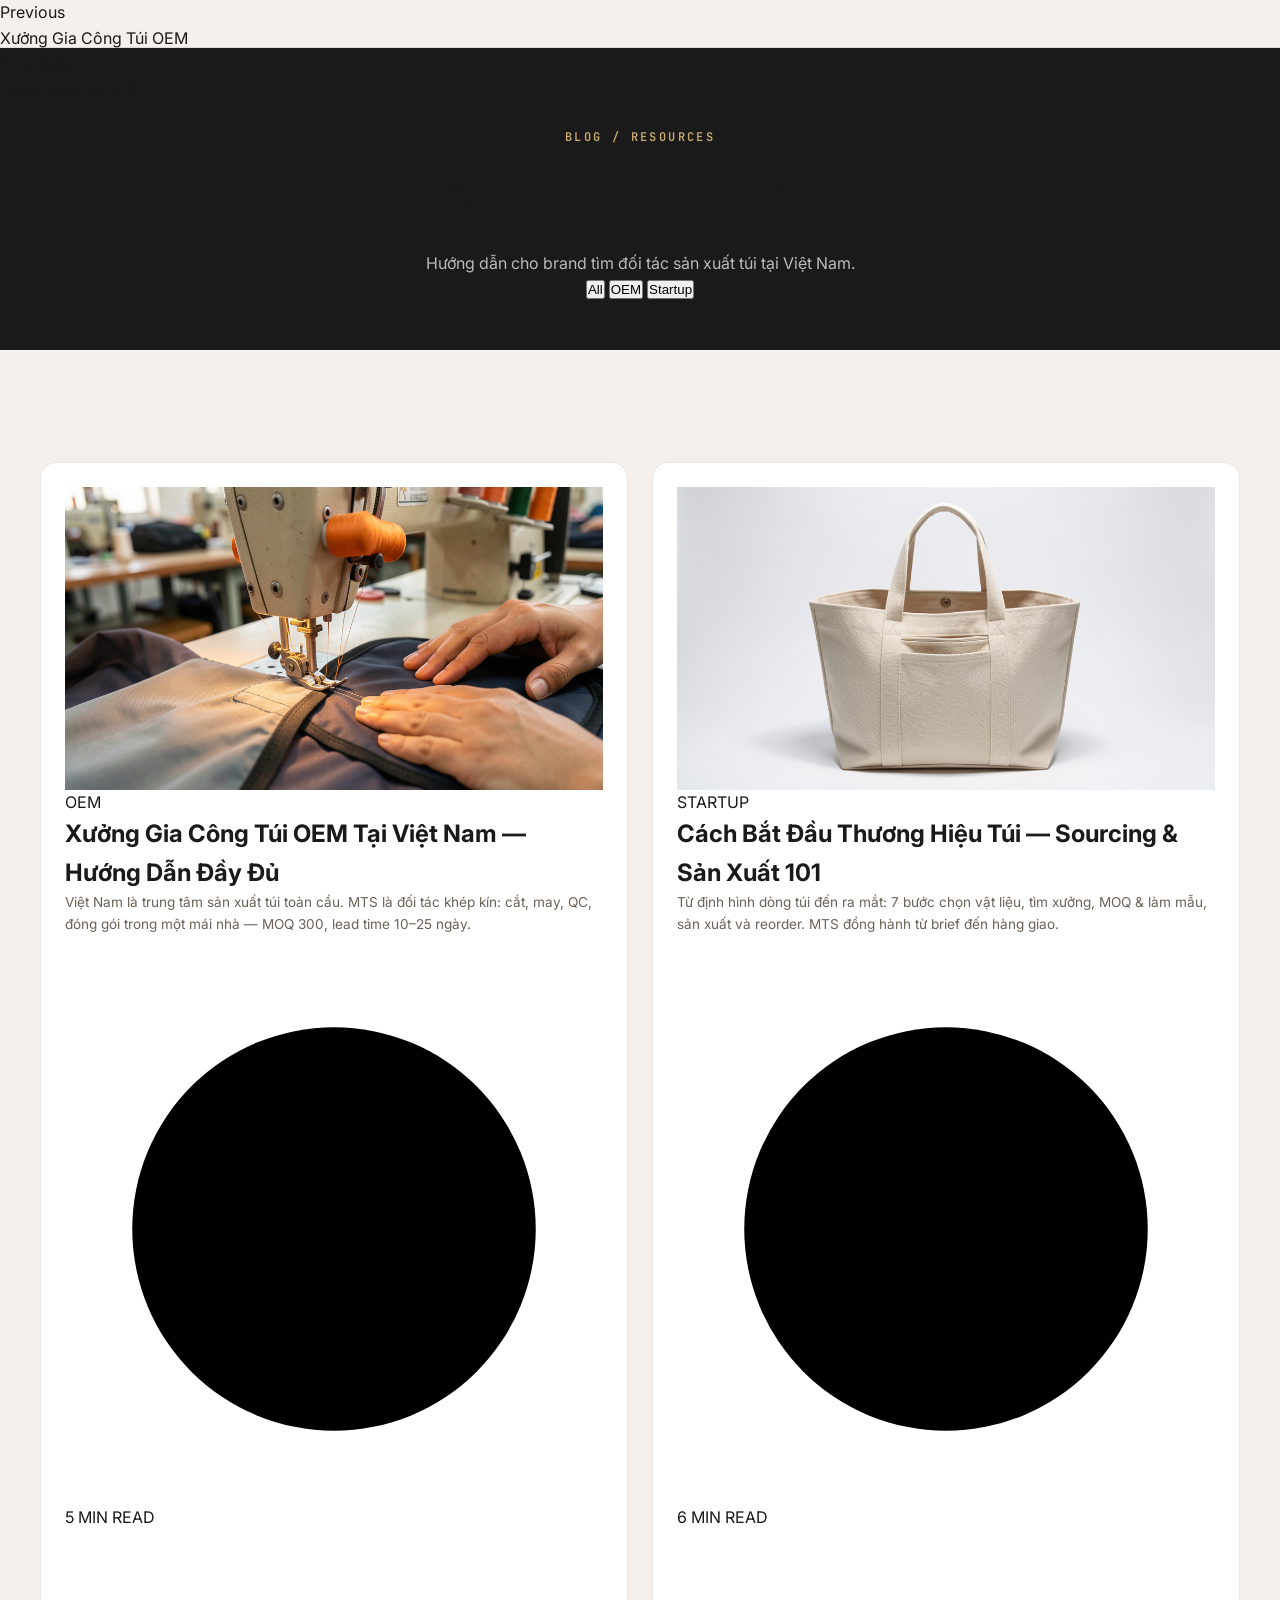
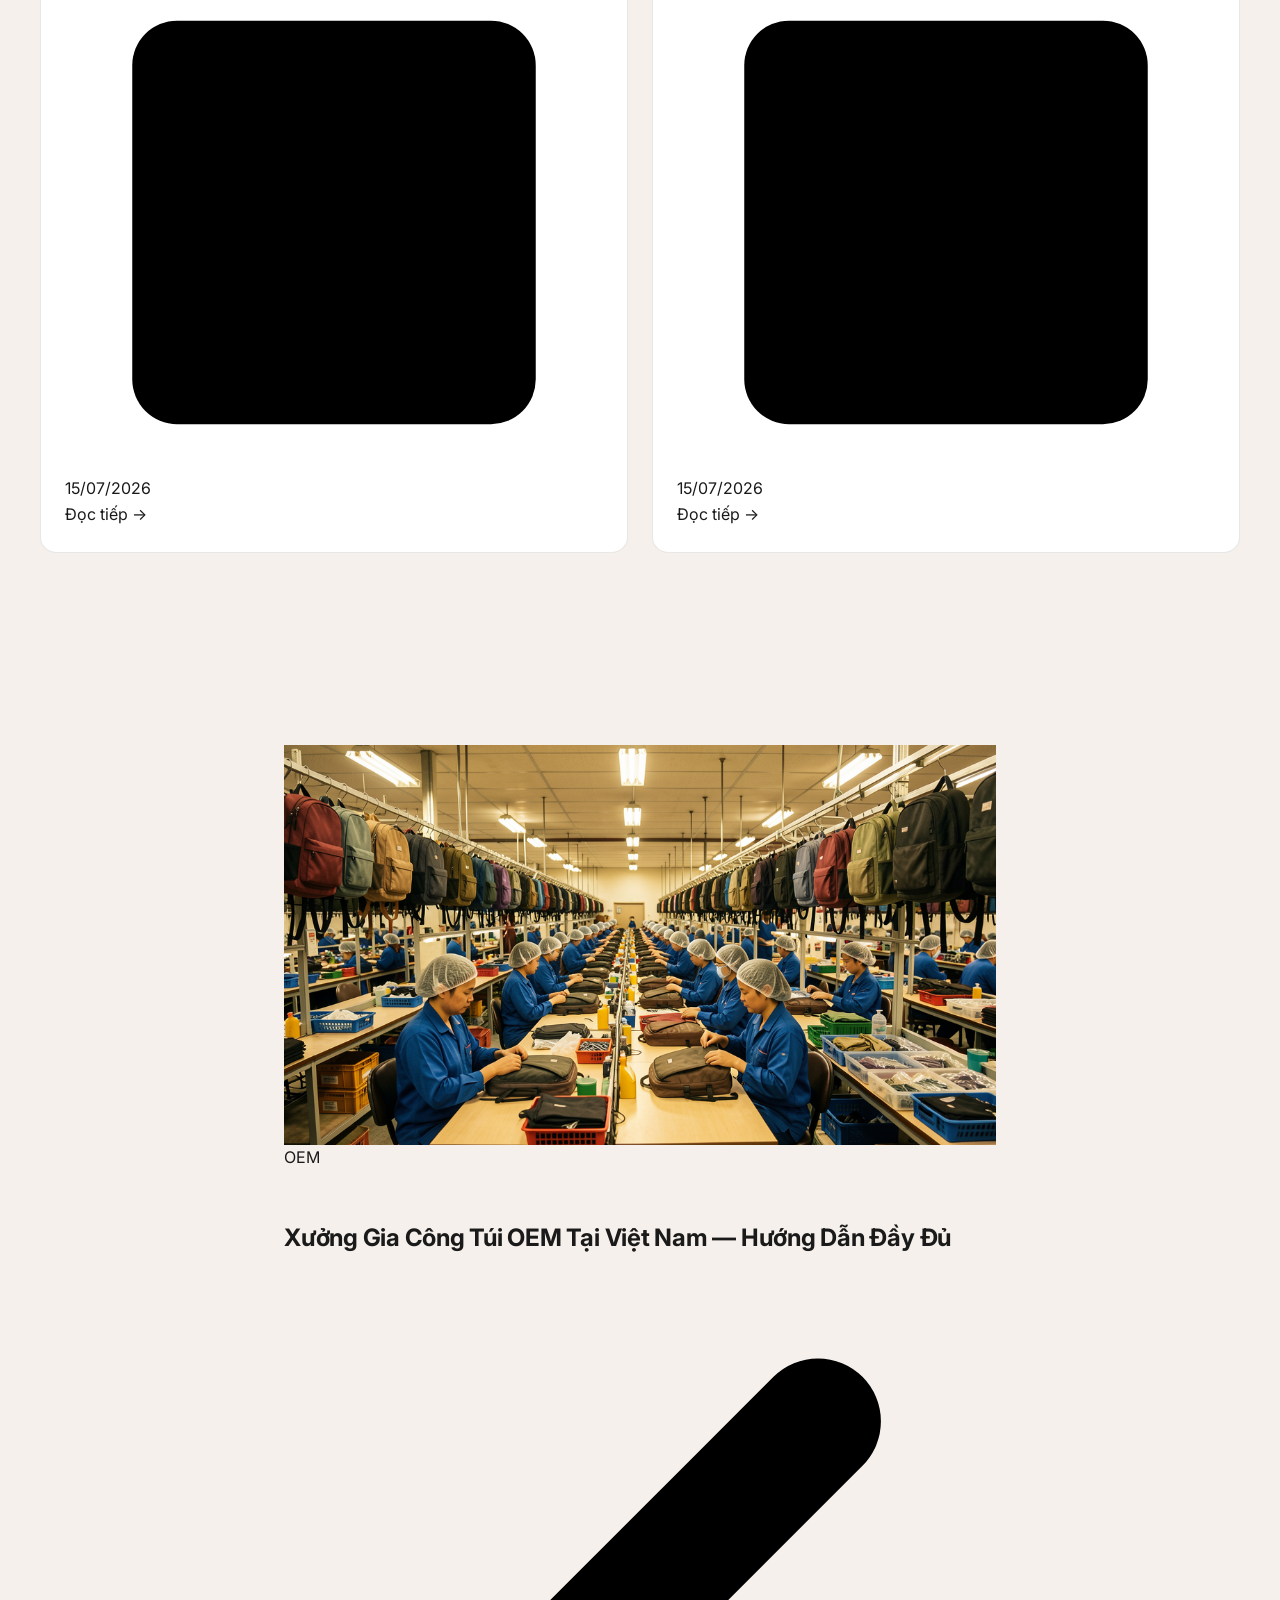
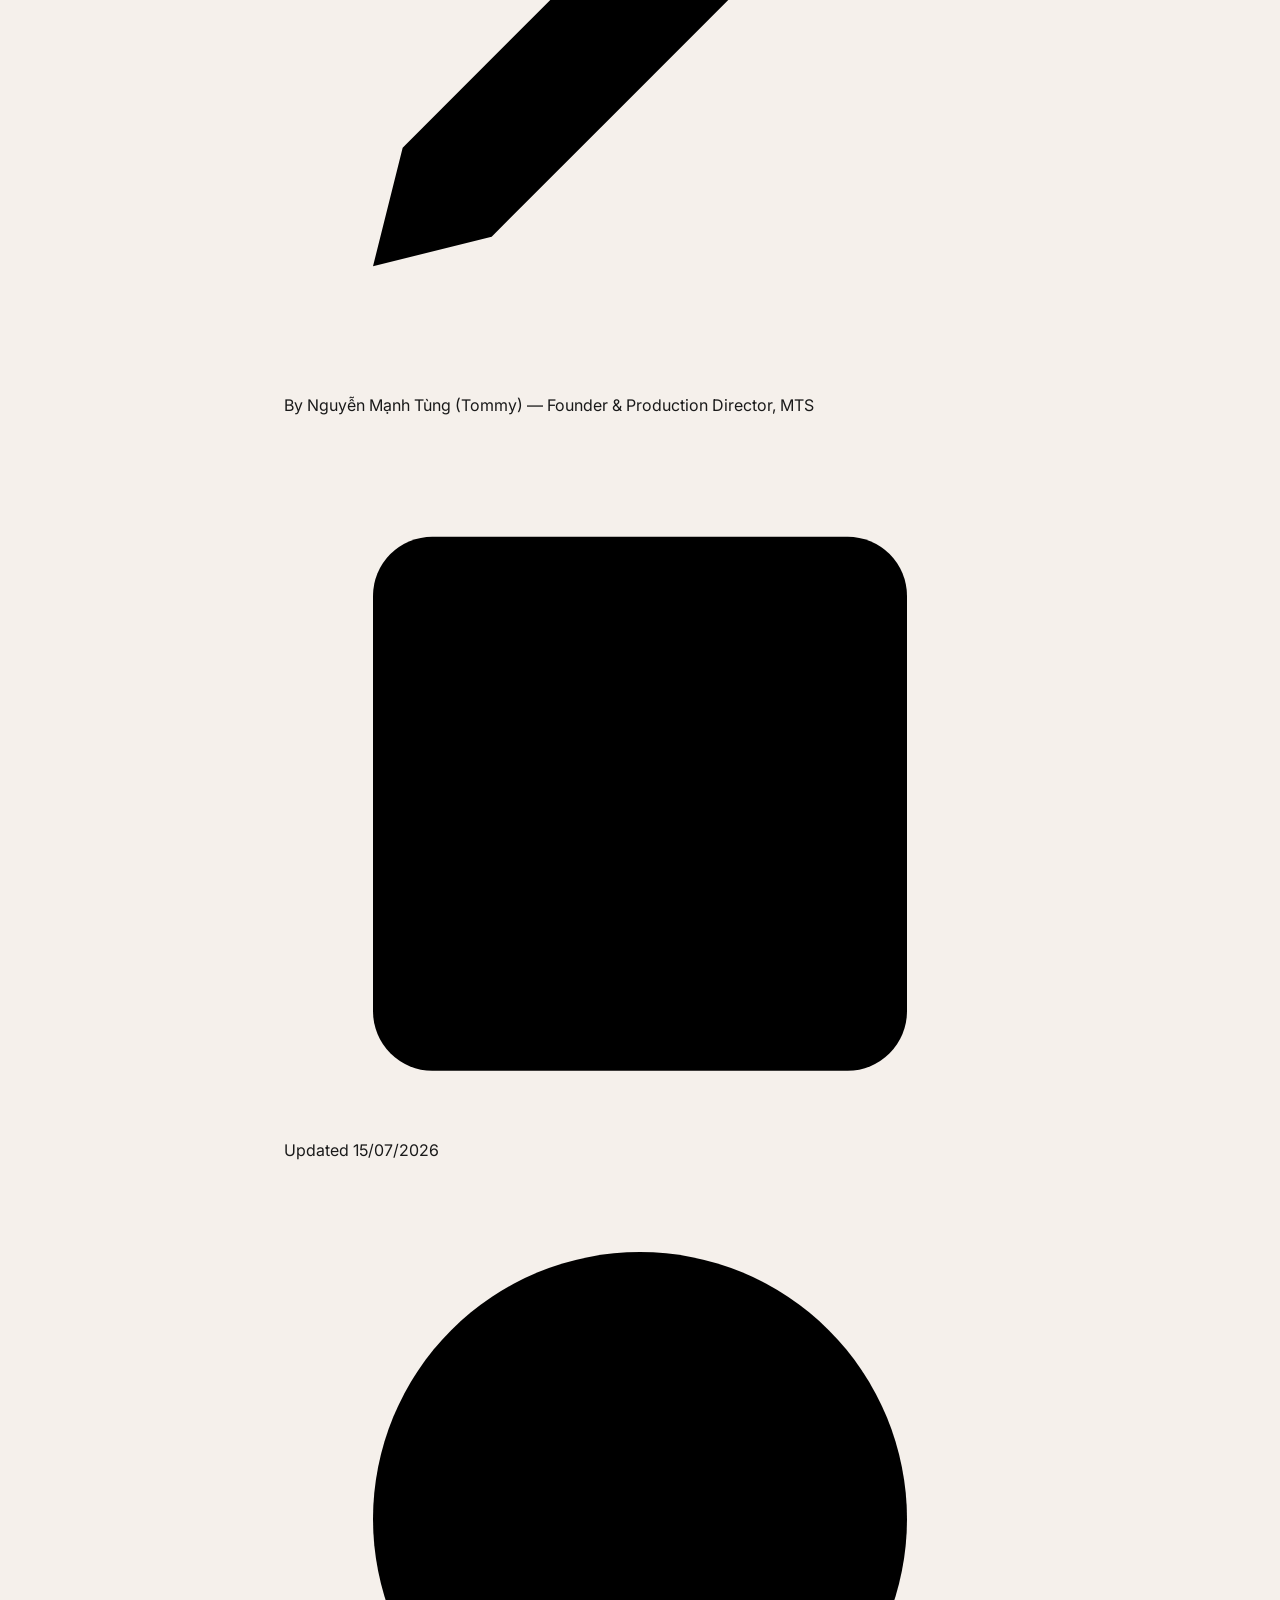
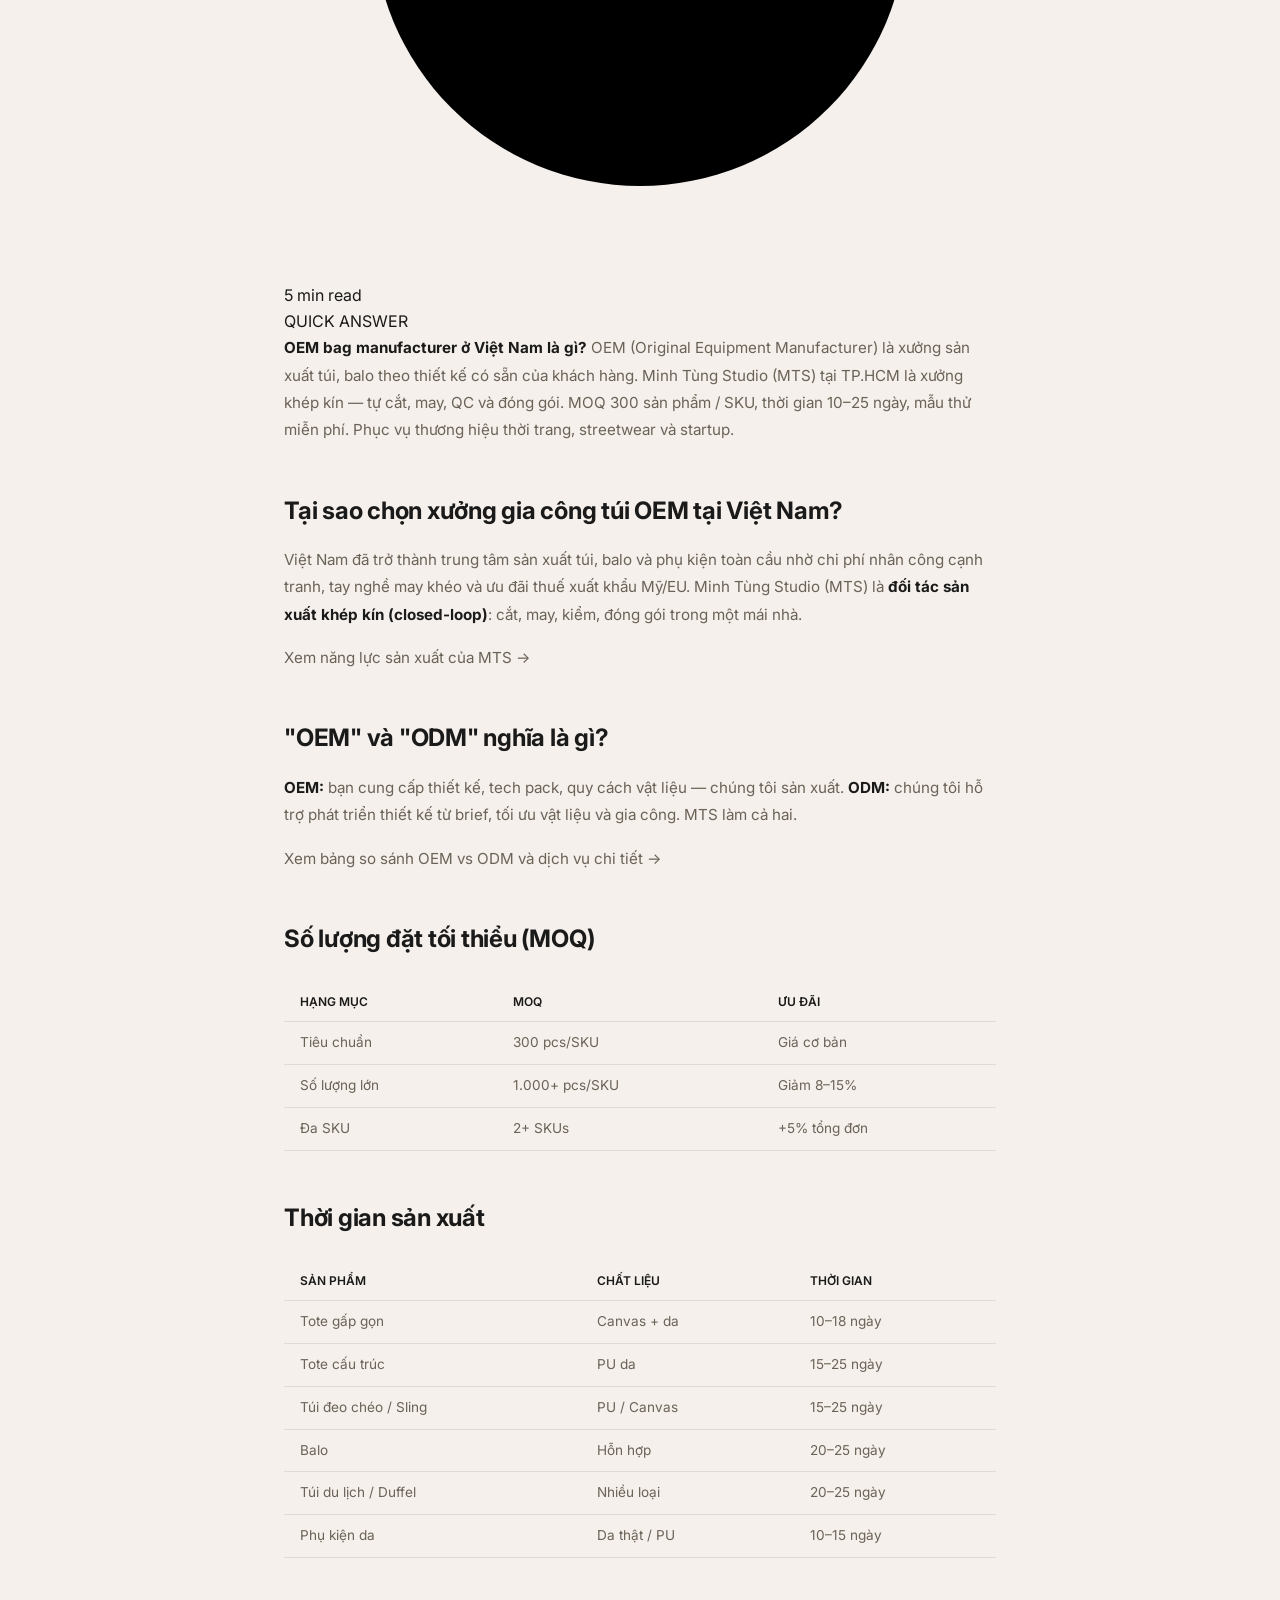
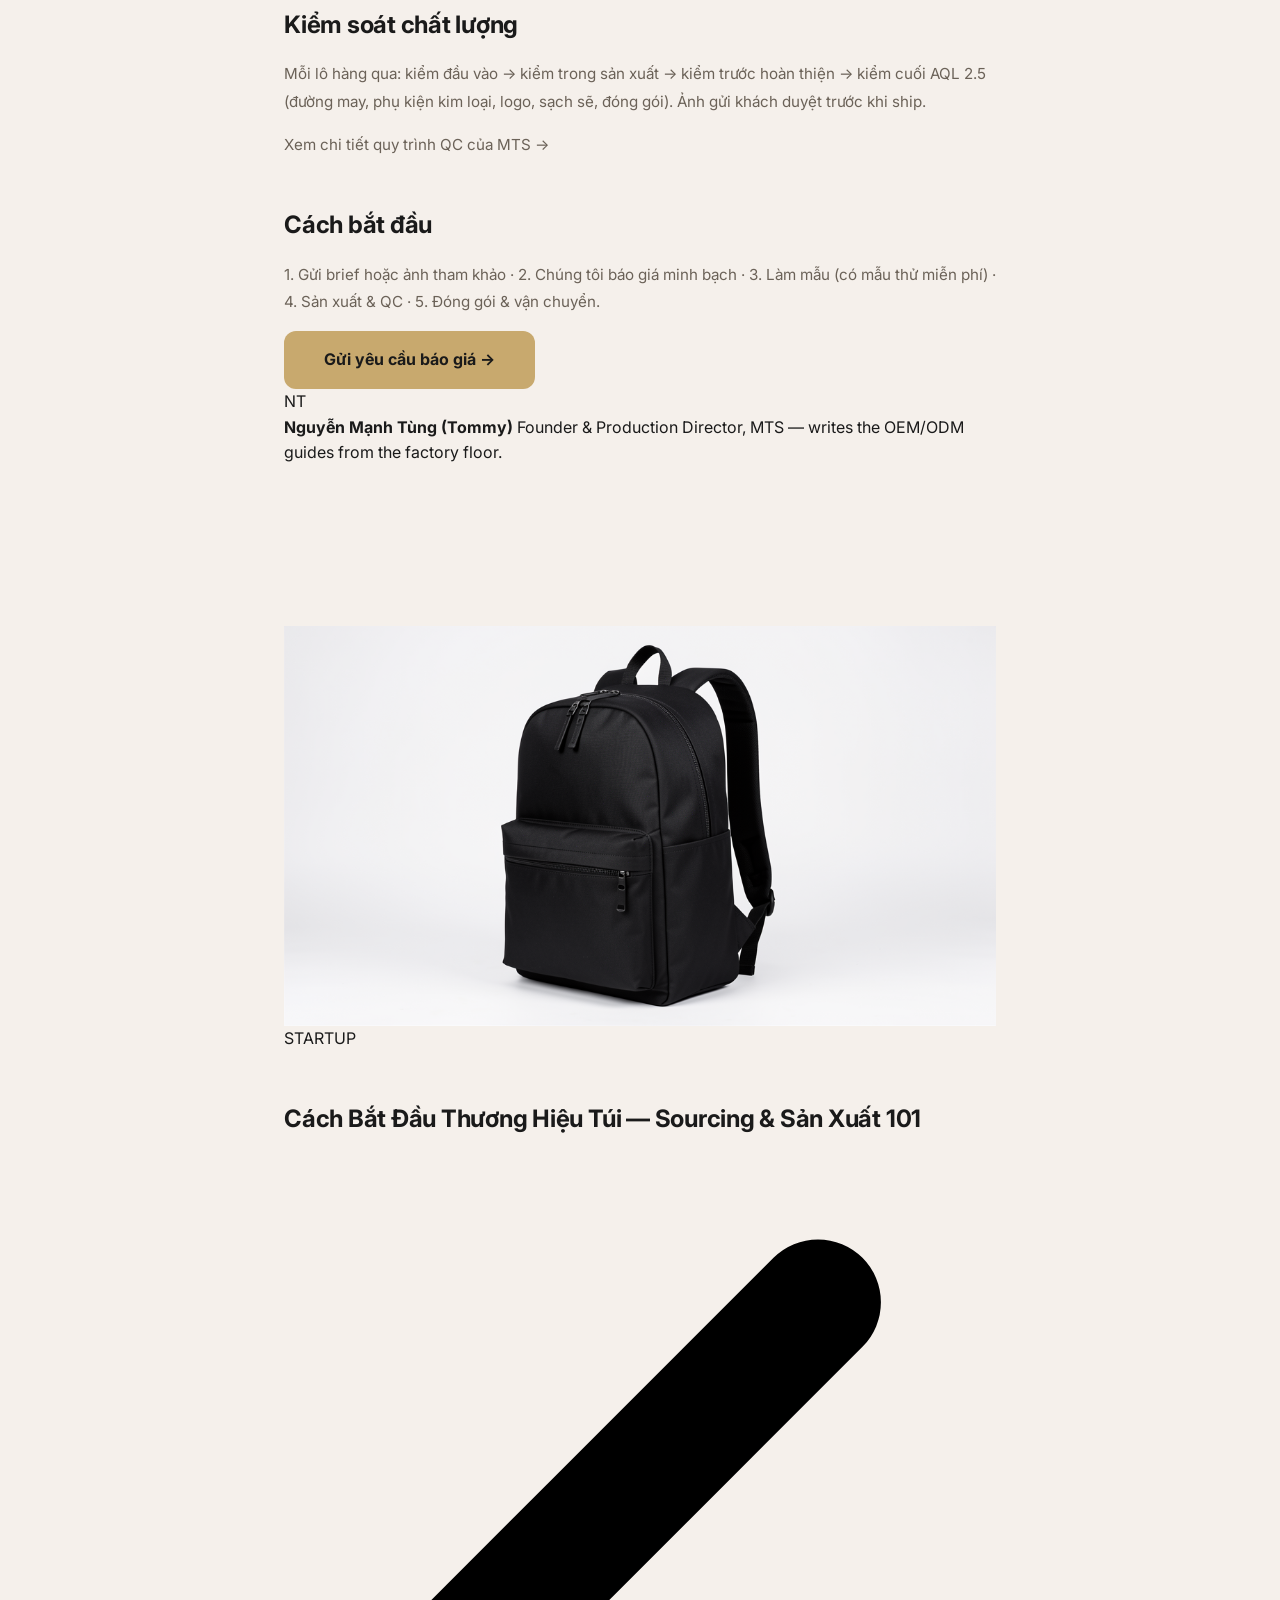
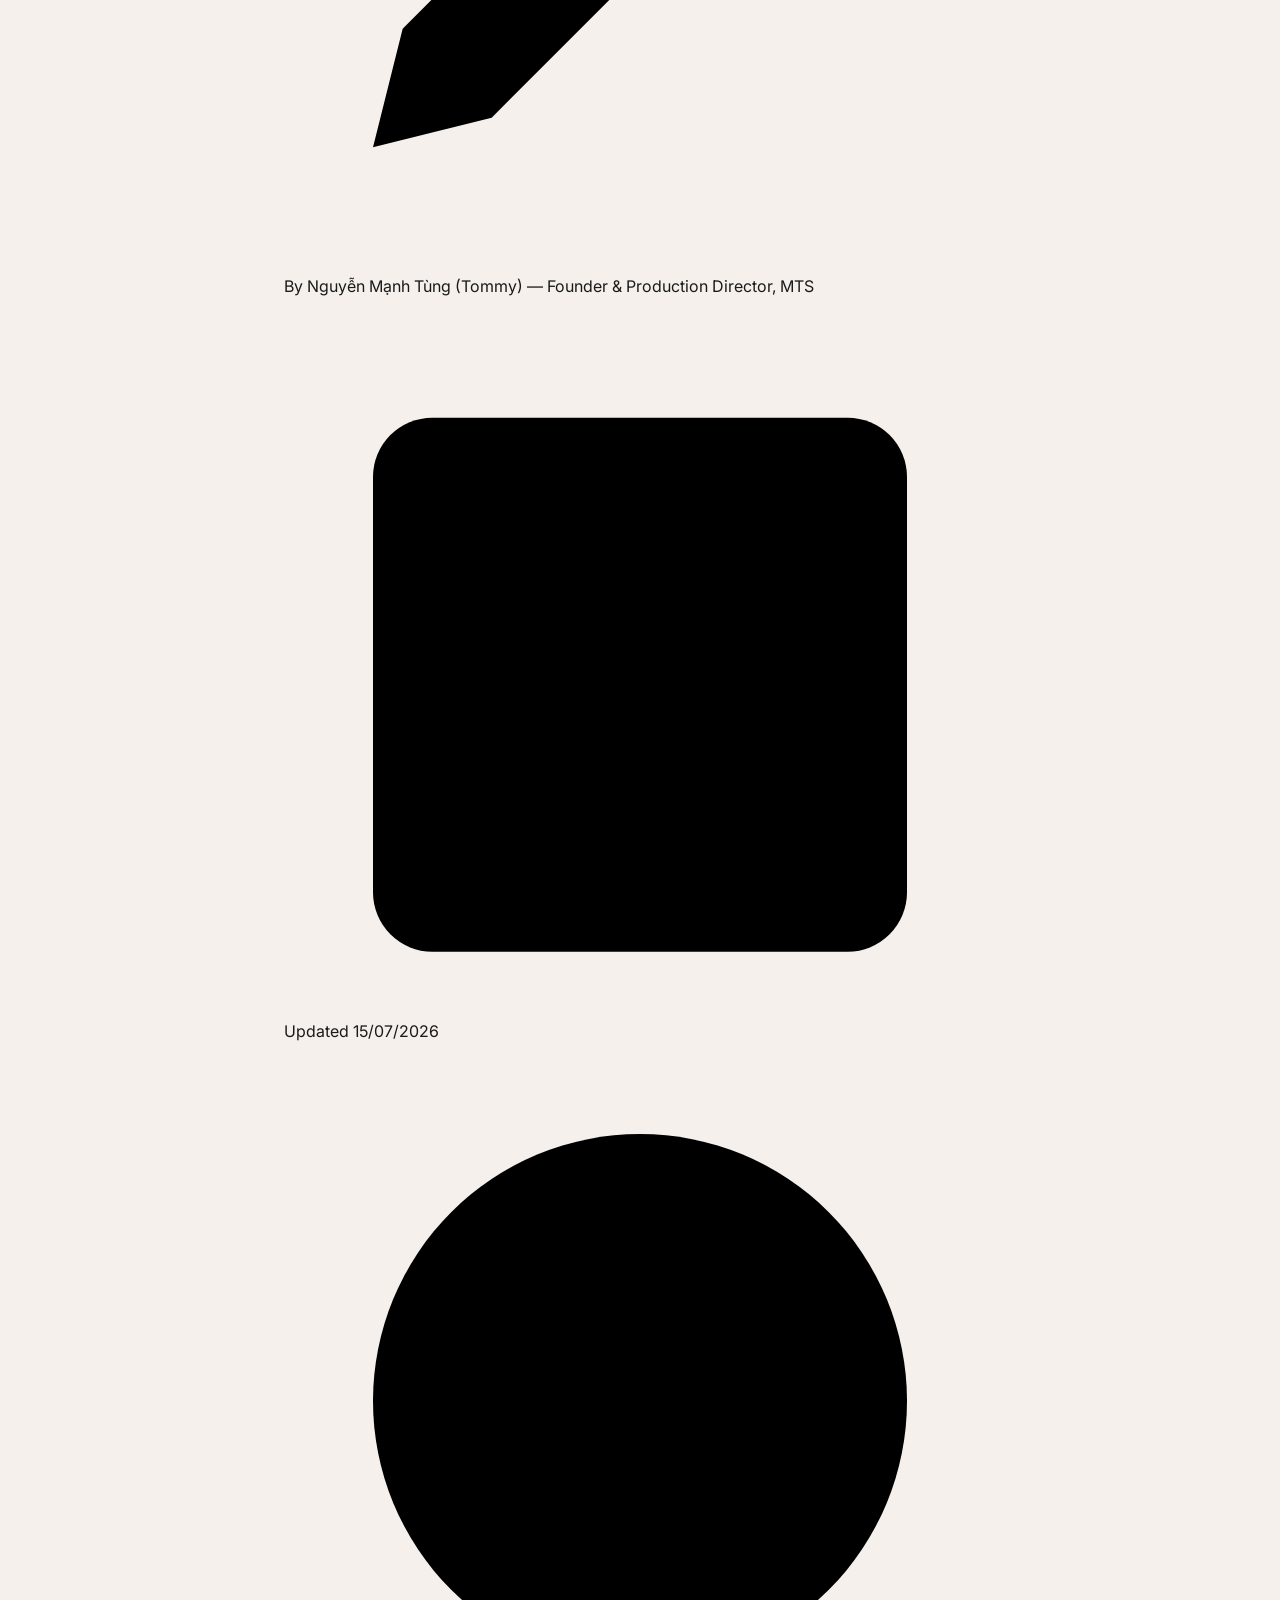
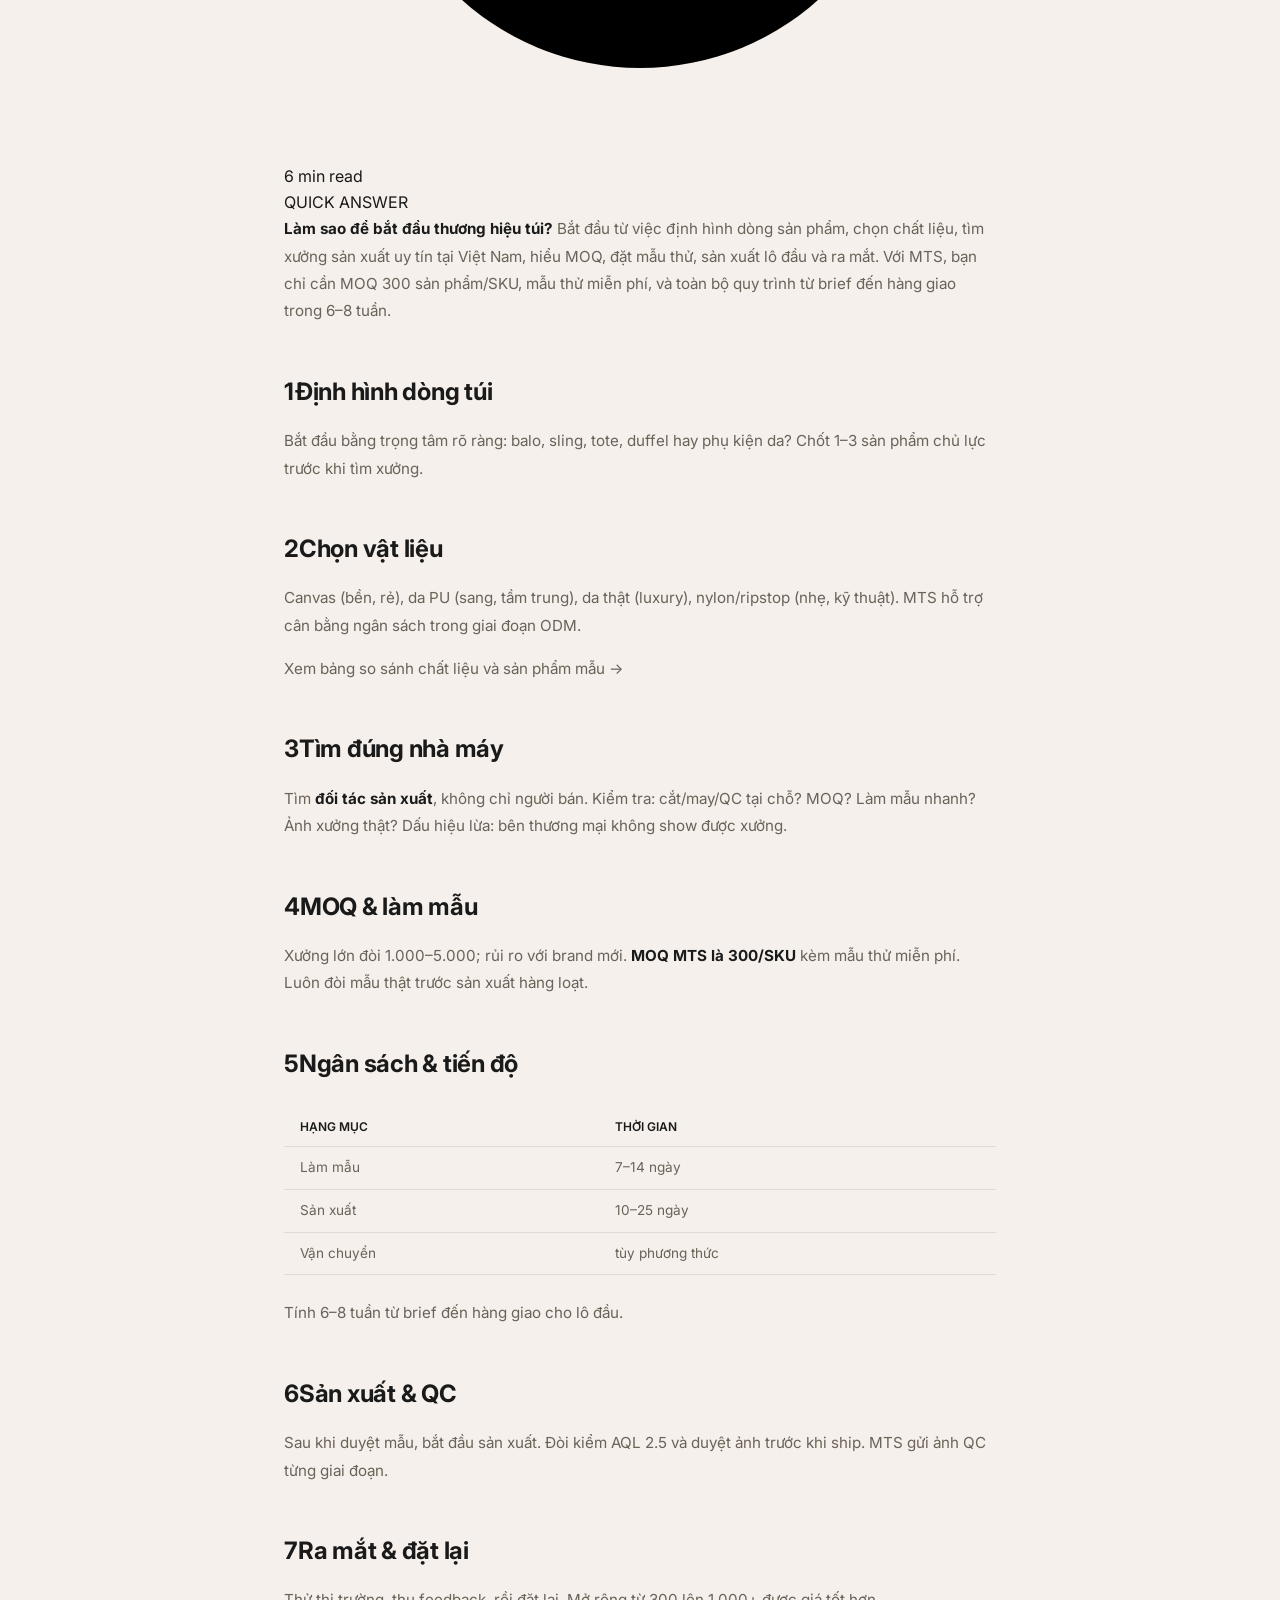
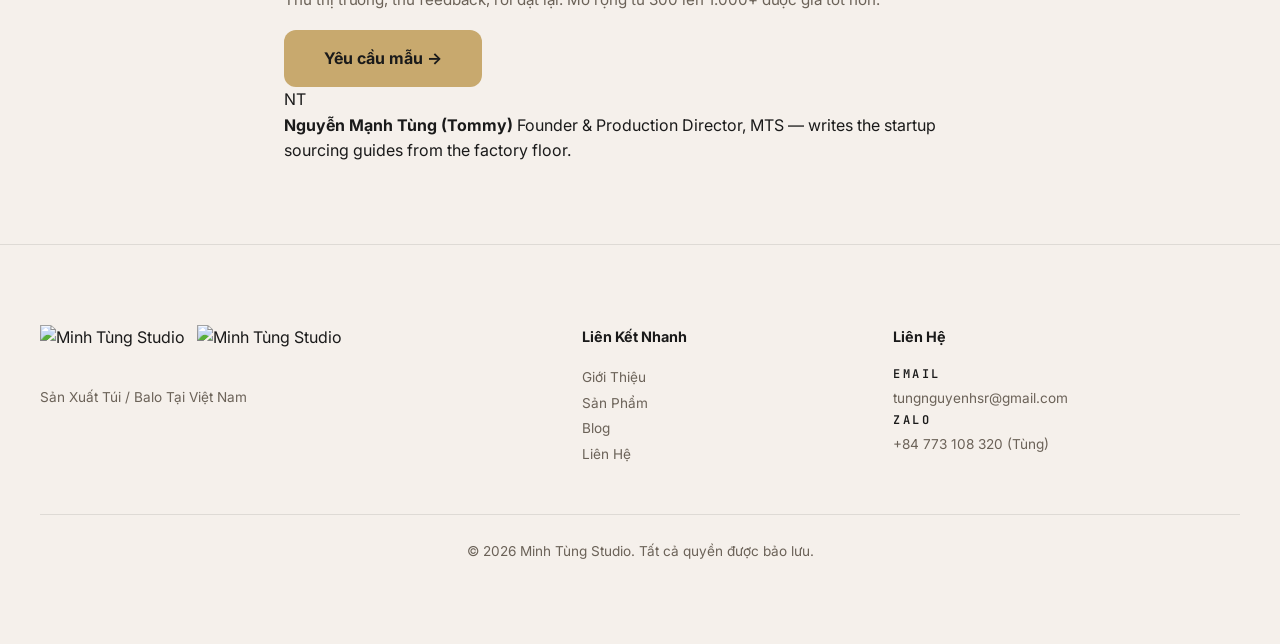
==== blog.html @ dd8080dd "nav: remove CTA buttons + blog link from blog nav, remove CTA from homepage nav" ====
<!DOCTYPE html>
<html lang="vi">
<head>
<meta charset="UTF-8">
<meta name="viewport" content="width=device-width, initial-scale=1.0">
<script>
  document.documentElement.className += ' js';
  try {
    var t = localStorage.getItem('mts-theme');
    if (t === 'dark') document.documentElement.classList.add('theme-dark');
    else if (t === 'light') document.documentElement.classList.add('theme-light');
  } catch(e) {}
</script>
<title>Blog — Minh Tùng Studio | OEM Bag Manufacturer Vietnam</title>
<meta name="description" content="Guides for brands sourcing bag manufacturing in Vietnam: OEM/ODM, MOQ, lead time, and how to start a bag brand. By Minh Tùng Studio.">
<link rel="canonical" href="https://mts-bag.vercel.app/blog.html">
<meta property="og:title" content="Blog — Minh Tùng Studio">
<meta property="og:description" content="Guides for brands sourcing bag manufacturing in Vietnam.">
<meta property="og:type" content="website">
<meta property="og:url" content="https://mts-bag.vercel.app/blog.html">
<link rel="icon" type="image/svg+xml" href="assets/favicon.svg">
<link rel="apple-touch-icon" href="assets/favicon.svg">
<link href="https://fonts.googleapis.com/css2?family=Inter:wght@400;500;600;700;800&family=JetBrains+Mono:wght@400;600&display=swap" rel="stylesheet">
<link rel="stylesheet" href="assets/mts.css?v=20260715b">

<script type="application/ld+json">
{
  "@context": "https://schema.org",
  "@graph": [
    {
      "@type": "BlogPosting",
      "@id": "https://mts-bag.vercel.app/blog.html#oem-guide",
      "headline": "OEM Bag Manufacturer Vietnam — Full Guide (MOQ, Lead Time, Cost)",
      "alternativeHeadline": "Xưởng Gia Công Túi OEM Tại Việt Nam — Hướng Dẫn Đầy Đủ",
      "description": "Complete guide to OEM bag manufacturing in Vietnam. Covers MOQ 300, lead times 10-25 days, OEM vs ODM, AQL 2.5 quality control, and how to start.",
      "author": {
        "@type": "Person",
        "name": "Nguyễn Mạnh Tùng (Tommy)",
        "jobTitle": "Founder & Production Director",
        "knowsAbout": "OEM Bag Manufacturing, ODM, Leather Goods Production"
      },
      "publisher": {
        "@id": "https://mtsbag.vercel.app/#organization"
      },
      "image": "https://mts-bag.vercel.app/images/og-image.png",
      "datePublished": "2025-06-15",
      "dateModified": "2026-07-15",
      "mainEntityOfPage": {
        "@type": "WebPage",
        "@id": "https://mts-bag.vercel.app/blog.html#oem-guide"
      },
      "inLanguage": ["vi", "en"],
      "isAccessibleForFree": true
    },
    {
      "@type": "BlogPosting",
      "@id": "https://mts-bag.vercel.app/blog.html#start-brand",
      "headline": "How to Start a Bag Brand — Sourcing & Manufacturing 101",
      "alternativeHeadline": "Cách Bắt Đầu Thương Hiệu Túi — Sourcing & Sản Xuất 101",
      "description": "7-step guide for starting a bag brand: define your line, choose materials, find the right factory, understand MOQ, sampling, production, and launch.",
      "author": {
        "@type": "Person",
        "name": "Nguyễn Mạnh Tùng (Tommy)",
        "jobTitle": "Founder & Production Director",
        "knowsAbout": "OEM Bag Manufacturing, ODM, Leather Goods Production"
      },
      "publisher": {
        "@id": "https://mtsbag.vercel.app/#organization"
      },
      "image": "https://mts-bag.vercel.app/images/og-image.png",
      "datePublished": "2025-08-20",
      "dateModified": "2026-07-15",
      "mainEntityOfPage": {
        "@type": "WebPage",
        "@id": "https://mts-bag.vercel.app/blog.html#start-brand"
      },
      "inLanguage": ["vi", "en"],
      "isAccessibleForFree": true
    }
  ]
}
</script>
</head>
<body>

<!-- ===== NAVIGATION ===== -->
<nav>
  <div class="nav-inner">
    <a href="index.html#hero" class="nav-logo" aria-label="Minh Tùng Studio — Home">
      <img src="assets/mts-logo-dark.svg" alt="Minh Tùng Studio" class="nav-logo-img logo-light">
      <img src="assets/mts-logo-light.svg" alt="Minh Tùng Studio" class="nav-logo-img logo-dark">
    </a>
    <input type="checkbox" id="menu-toggle" hidden>
    <label for="menu-toggle" class="hamburger" aria-label="Toggle navigation menu"><span></span><span></span><span></span></label>
    <div class="nav-links">
      <a href="index.html#about" lang="vi">Giới Thiệu</a>
      <a href="index.html#about" lang="en">About</a>
      <a href="index.html#factory" lang="vi">Nhà Máy</a>
      <a href="index.html#factory" lang="en">Facility</a>
      <a href="index.html#services" lang="vi">Dịch Vụ</a>
      <a href="index.html#services" lang="en">Services</a>
      <a href="index.html#products" lang="vi">Sản Phẩm</a>
      <a href="index.html#products" lang="en">Products</a>
      <a href="index.html#quality" lang="vi">Chất Lượng</a>
      <a href="index.html#quality" lang="en">Quality</a>
      <a href="index.html#contact" lang="vi">Liên Hệ</a>
      <a href="index.html#contact" lang="en">Contact</a>
      <div class="nav-actions">
        <button class="theme-toggle" id="themeToggle" type="button" aria-label="Toggle theme"><svg viewBox="0 0 24 24" fill="none" stroke="currentColor" stroke-width="1.8" stroke-linecap="round" stroke-linejoin="round"><path d="M21 12.8A9 9 0 1 1 11.2 3a7 7 0 0 0 9.8 9.8z"/></svg></button>
        <button class="lang-toggle" id="langToggle" type="button" aria-label="Toggle language">EN <span class="globe"></span></button>
      </div>
    </div>
  </div>
</nav>

<!-- ===== BLOG MASTHEAD ===== -->
<section id="blog-hero" class="blog-hero" data-od-id="blog-masthead">
  <div class="section-inner reveal">
    <span class="mono-label">BLOG / RESOURCES</span>
    <h1 class="section-title" lang="vi">Kiến Thức Sản Xuất Túi</h1>
    <h1 class="section-title" lang="en">Bag Manufacturing Insights</h1>
    <p class="section-sub" lang="vi">Hướng dẫn cho brand tìm đối tác sản xuất túi tại Việt Nam.</p>
    <p class="section-sub" lang="en">Guides for brands sourcing bag manufacturing in Vietnam.</p>
    <div class="blog-chips">
      <button class="blog-chip is-active" type="button" data-filter="all">All</button>
      <button class="blog-chip" type="button" data-filter="oem">OEM</button>
      <button class="blog-chip" type="button" data-filter="startup">Startup</button>
    </div>
  </div>
</section>

<!-- ===== ARTICLE INDEX ===== -->
<section id="blog">
  <div class="section-inner reveal">
    <div class="blog-grid">

      <article class="blog-card" data-cat="oem" data-od-id="blog-card-oem">
        <a href="#oem-guide" class="blog-card-media" aria-label="OEM Bag Manufacturer Vietnam">
          <img src="images/factory-sewing-station.png" alt="MTS factory sewing station" loading="lazy">
        </a>
        <div class="blog-card-body">
          <span class="blog-card-cat">OEM</span>
          <h2 class="blog-card-title" lang="vi">Xưởng Gia Công Túi OEM Tại Việt Nam — Hướng Dẫn Đầy Đủ</h2>
          <h2 class="blog-card-title" lang="en">OEM Bag Manufacturer Vietnam — Full Guide</h2>
          <p class="blog-card-excerpt" lang="vi">Việt Nam là trung tâm sản xuất túi toàn cầu. MTS là đối tác khép kín: cắt, may, QC, đóng gói trong một mái nhà — MOQ 300, lead time 10–25 ngày.</p>
          <p class="blog-card-excerpt" lang="en">Vietnam is a global hub for bag manufacturing. MTS is a closed-loop partner — cut, sew, QC, pack in-house. MOQ 300, lead time 10–25 days.</p>
          <div class="blog-card-meta">
            <span class="meta-item"><svg class="meta-icon" viewBox="0 0 24 24"><circle cx="12" cy="12" r="9"/><path d="M12 7v5l3 2"/></svg>5 MIN READ</span>
            <span class="meta-item"><svg class="meta-icon" viewBox="0 0 24 24"><rect x="3" y="4" width="18" height="18" rx="2"/><path d="M16 2v4M8 2v4M3 10h18"/></svg>15/07/2026</span>
          </div>
          <a href="#oem-guide" class="blog-inline-link" lang="vi">Đọc tiếp →</a>
          <a href="#oem-guide" class="blog-inline-link" lang="en">Read more →</a>
        </div>
      </article>

      <article class="blog-card" data-cat="startup" data-od-id="blog-card-start">
        <a href="#start-brand" class="blog-card-media" aria-label="How to Start a Bag Brand">
          <img src="images/product-tote-bag.png" alt="MTS tote bag product" loading="lazy">
        </a>
        <div class="blog-card-body">
          <span class="blog-card-cat">STARTUP</span>
          <h2 class="blog-card-title" lang="vi">Cách Bắt Đầu Thương Hiệu Túi — Sourcing & Sản Xuất 101</h2>
          <h2 class="blog-card-title" lang="en">How to Start a Bag Brand — Sourcing & Manufacturing 101</h2>
          <p class="blog-card-excerpt" lang="vi">Từ định hình dòng túi đến ra mắt: 7 bước chọn vật liệu, tìm xưởng, MOQ & làm mẫu, sản xuất và reorder. MTS đồng hành từ brief đến hàng giao.</p>
          <p class="blog-card-excerpt" lang="en">From defining your line to launch: 7 steps for materials, finding a factory, MOQ & sampling, production and reorder. MTS takes you from brief to delivery.</p>
          <div class="blog-card-meta">
            <span class="meta-item"><svg class="meta-icon" viewBox="0 0 24 24"><circle cx="12" cy="12" r="9"/><path d="M12 7v5l3 2"/></svg>6 MIN READ</span>
            <span class="meta-item"><svg class="meta-icon" viewBox="0 0 24 24"><rect x="3" y="4" width="18" height="18" rx="2"/><path d="M16 2v4M8 2v4M3 10h18"/></svg>15/07/2026</span>
          </div>
          <a href="#start-brand" class="blog-inline-link" lang="vi">Đọc tiếp →</a>
          <a href="#start-brand" class="blog-inline-link" lang="en">Read more →</a>
        </div>
      </article>

    </div>
  </div>
</section>

<!-- ===== POST 1 ===== -->
<section id="oem-guide" class="blog-post">
  <div class="section-inner reveal">
    <figure class="blog-cover" data-od-id="oem-cover"><img src="images/factory-assembly-line.png" alt="MTS factory assembly line" loading="lazy"></figure>
    <span class="blog-card-cat">OEM</span>
    <h2 class="blog-post-title" lang="vi">Xưởng Gia Công Túi OEM Tại Việt Nam — Hướng Dẫn Đầy Đủ</h2>
    <h2 class="blog-post-title" lang="en">OEM Bag Manufacturer Vietnam — Full Guide (MOQ, Lead Time, Cost)</h2>

    <div class="blog-meta-row">
      <span class="meta-item"><svg class="meta-icon" viewBox="0 0 24 24"><path d="M12 20h9"/><path d="M16.5 3.5a2.12 2.12 0 0 1 3 3L7 19l-4 1 1-4Z"/></svg>By Nguyễn Mạnh Tùng (Tommy) — Founder &amp; Production Director, MTS</span>
      <span class="meta-item"><svg class="meta-icon" viewBox="0 0 24 24"><rect x="3" y="4" width="18" height="18" rx="2"/><path d="M16 2v4M8 2v4M3 10h18"/></svg>Updated 15/07/2026</span>
      <span class="meta-item"><svg class="meta-icon" viewBox="0 0 24 24"><circle cx="12" cy="12" r="9"/><path d="M12 7v5l3 2"/></svg>5 min read</span>
    </div>

    <div class="blog-answer">
      <span class="blog-answer-chip">QUICK ANSWER</span>
      <p lang="vi"><strong>OEM bag manufacturer ở Việt Nam là gì?</strong> OEM (Original Equipment Manufacturer) là xưởng sản xuất túi, balo theo thiết kế có sẵn của khách hàng. Minh Tùng Studio (MTS) tại TP.HCM là xưởng khép kín — tự cắt, may, QC và đóng gói. MOQ 300 sản phẩm / SKU, thời gian 10–25 ngày, mẫu thử miễn phí. Phục vụ thương hiệu thời trang, streetwear và startup.</p>
      <p lang="en"><strong>What is an OEM bag manufacturer in Vietnam?</strong> An OEM (Original Equipment Manufacturer) produces bags and backpacks according to the buyer's existing designs. MTS in Ho Chi Minh City is a closed-loop factory — we cut, sew, QC, and pack in-house. MOQ 300 pieces/SKU, lead time 10–25 days, free trial samples. We serve fashion brands, streetwear labels, and startups globally.</p>
    </div>

    <h2 lang="vi">Tại sao chọn xưởng gia công túi OEM tại Việt Nam?</h2>
    <h2 lang="en">Why choose an OEM bag manufacturer in Vietnam?</h2>
    <p lang="vi">Việt Nam đã trở thành trung tâm sản xuất túi, balo và phụ kiện toàn cầu nhờ chi phí nhân công cạnh tranh, tay nghề may khéo và ưu đãi thuế xuất khẩu Mỹ/EU. Minh Tùng Studio (MTS) là <strong>đối tác sản xuất khép kín (closed-loop)</strong>: cắt, may, kiểm, đóng gói trong một mái nhà.</p>
    <p lang="en">Vietnam has become a global hub for bag, backpack, and accessory manufacturing thanks to competitive labor cost, skilled sewing craftsmanship, and tariff advantages for export to the US and EU. MTS is a <strong>closed-loop manufacturing partner</strong>: we cut, sew, QC, and pack under one roof.</p>
    <p lang="vi"><a href="index.html#capabilities" class="blog-inline-link">Xem năng lực sản xuất của MTS →</a></p>
    <p lang="en"><a href="index.html#capabilities" class="blog-inline-link">View MTS production capabilities →</a></p>

    <h2 lang="vi">"OEM" và "ODM" nghĩa là gì?</h2>
    <h2 lang="en">What "OEM" and "ODM" mean</h2>
    <p lang="vi"><strong>OEM:</strong> bạn cung cấp thiết kế, tech pack, quy cách vật liệu — chúng tôi sản xuất. <strong>ODM:</strong> chúng tôi hỗ trợ phát triển thiết kế từ brief, tối ưu vật liệu và gia công. MTS làm cả hai.</p>
    <p lang="en"><strong>OEM:</strong> you provide the design, tech pack, and material spec — we produce it. <strong>ODM:</strong> we help develop the design from your brief. MTS offers both.</p>
    <p lang="vi"><a href="index.html#services" class="blog-inline-link">Xem bảng so sánh OEM vs ODM và dịch vụ chi tiết →</a></p>
    <p lang="en"><a href="index.html#services" class="blog-inline-link">See OEM vs ODM comparison table and full services →</a></p>

    <h2 lang="vi">Số lượng đặt tối thiểu (MOQ)</h2>
    <h2 lang="en">Minimum Order Quantity (MOQ)</h2>
    <div class="blog-table-wrap">
      <table>
        <tr><th>Hạng mục</th><th>MOQ</th><th>Ưu đãi</th></tr>
        <tr><td>Tiêu chuẩn</td><td>300 pcs/SKU</td><td>Giá cơ bản</td></tr>
        <tr><td>Số lượng lớn</td><td>1.000+ pcs/SKU</td><td>Giảm 8–15%</td></tr>
        <tr><td>Đa SKU</td><td>2+ SKUs</td><td>+5% tổng đơn</td></tr>
      </table>
    </div>

    <h2 lang="vi">Thời gian sản xuất</h2>
    <h2 lang="en">Lead time</h2>
    <div class="blog-table-wrap">
      <table>
        <tr><th>Sản phẩm</th><th>Chất liệu</th><th>Thời gian</th></tr>
        <tr><td>Tote gấp gọn</td><td>Canvas + da</td><td>10–18 ngày</td></tr>
        <tr><td>Tote cấu trúc</td><td>PU da</td><td>15–25 ngày</td></tr>
        <tr><td>Túi đeo chéo / Sling</td><td>PU / Canvas</td><td>15–25 ngày</td></tr>
        <tr><td>Balo</td><td>Hỗn hợp</td><td>20–25 ngày</td></tr>
        <tr><td>Túi du lịch / Duffel</td><td>Nhiều loại</td><td>20–25 ngày</td></tr>
        <tr><td>Phụ kiện da</td><td>Da thật / PU</td><td>10–15 ngày</td></tr>
      </table>
    </div>

    <h2 lang="vi">Kiểm soát chất lượng</h2>
    <h2 lang="en">Quality control</h2>
    <p lang="vi">Mỗi lô hàng qua: kiểm đầu vào → kiểm trong sản xuất → kiểm trước hoàn thiện → kiểm cuối AQL 2.5 (đường may, phụ kiện kim loại, logo, sạch sẽ, đóng gói). Ảnh gửi khách duyệt trước khi ship.</p>
    <p lang="en">Every batch passes: incoming material check → in-line check → pre-finish inspection → final AQL 2.5 inspection. Photos sent to clients for approval before shipment.</p>
    <p lang="vi"><a href="index.html#quality" class="blog-inline-link">Xem chi tiết quy trình QC của MTS →</a></p>
    <p lang="en"><a href="index.html#quality" class="blog-inline-link">See detailed MTS quality control process →</a></p>

    <h2 lang="vi">Cách bắt đầu</h2>
    <h2 lang="en">How to start</h2>
    <p lang="vi">1. Gửi brief hoặc ảnh tham khảo · 2. Chúng tôi báo giá minh bạch · 3. Làm mẫu (có mẫu thử miễn phí) · 4. Sản xuất & QC · 5. Đóng gói & vận chuyển.</p>
    <p lang="en">1. Send your brief · 2. We quote transparently · 3. Sampling (free trial sample) · 4. Production & QC · 5. Packing & shipping.</p>

    <a href="index.html#contact" class="cta-btn" lang="vi">Gửi yêu cầu báo giá →</a>
    <a href="index.html#contact" class="cta-btn" lang="en">Request a quote →</a>

    <div class="author-card">
      <div class="author-avatar" aria-hidden="true">NT</div>
      <div class="author-info">
        <strong>Nguyễn Mạnh Tùng (Tommy)</strong>
        <span>Founder &amp; Production Director, MTS — writes the OEM/ODM guides from the factory floor.</span>
      </div>
    </div>

    <nav class="blog-pager" aria-label="Article navigation">
      <a href="#start-brand">
        <div class="pager-label">Next article</div>
        <div class="pager-title" lang="vi">Cách Bắt Đầu Thương Hiệu Túi</div>
        <div class="pager-title" lang="en">How to Start a Bag Brand</div>
      </a>
    </nav>
  </div>
</section>

<!-- ===== POST 2 ===== -->
<section id="start-brand" class="blog-post">
  <div class="section-inner reveal">
    <figure class="blog-cover" data-od-id="start-cover"><img src="images/product-backpack-1.png" alt="MTS backpack product" loading="lazy"></figure>
    <span class="blog-card-cat">STARTUP</span>
    <h2 class="blog-post-title" lang="vi">Cách Bắt Đầu Thương Hiệu Túi — Sourcing & Sản Xuất 101</h2>
    <h2 class="blog-post-title" lang="en">How to Start a Bag Brand — Sourcing & Manufacturing 101</h2>

    <div class="blog-meta-row">
      <span class="meta-item"><svg class="meta-icon" viewBox="0 0 24 24"><path d="M12 20h9"/><path d="M16.5 3.5a2.12 2.12 0 0 1 3 3L7 19l-4 1 1-4Z"/></svg>By Nguyễn Mạnh Tùng (Tommy) — Founder &amp; Production Director, MTS</span>
      <span class="meta-item"><svg class="meta-icon" viewBox="0 0 24 24"><rect x="3" y="4" width="18" height="18" rx="2"/><path d="M16 2v4M8 2v4M3 10h18"/></svg>Updated 15/07/2026</span>
      <span class="meta-item"><svg class="meta-icon" viewBox="0 0 24 24"><circle cx="12" cy="12" r="9"/><path d="M12 7v5l3 2"/></svg>6 min read</span>
    </div>

    <div class="blog-answer">
      <span class="blog-answer-chip">QUICK ANSWER</span>
      <p lang="vi"><strong>Làm sao để bắt đầu thương hiệu túi?</strong> Bắt đầu từ việc định hình dòng sản phẩm, chọn chất liệu, tìm xưởng sản xuất uy tín tại Việt Nam, hiểu MOQ, đặt mẫu thử, sản xuất lô đầu và ra mắt. Với MTS, bạn chỉ cần MOQ 300 sản phẩm/SKU, mẫu thử miễn phí, và toàn bộ quy trình từ brief đến hàng giao trong 6–8 tuần.</p>
      <p lang="en"><strong>How do I start a bag brand?</strong> Start by defining your product line, choosing materials, finding a reliable manufacturer in Vietnam, understanding MOQ and sampling, producing your first run, and launching. With MTS, you need only 300 pcs/SKU MOQ, get free trial samples, and the full process from brief to delivery takes 6–8 weeks.</p>
    </div>

    <h2 class="blog-step-title"><span class="blog-step-num">1</span><span lang="vi">Định hình dòng túi</span><span lang="en">Define your bag line</span></h2>
    <p lang="vi">Bắt đầu bằng trọng tâm rõ ràng: balo, sling, tote, duffel hay phụ kiện da? Chốt 1–3 sản phẩm chủ lực trước khi tìm xưởng.</p>
    <p lang="en">Start with a clear product focus. Nail down 1–3 hero products before sourcing.</p>

    <h2 class="blog-step-title"><span class="blog-step-num">2</span><span lang="vi">Chọn vật liệu</span><span lang="en">Choose materials</span></h2>
    <p lang="vi">Canvas (bền, rẻ), da PU (sang, tầm trung), da thật (luxury), nylon/ripstop (nhẹ, kỹ thuật). MTS hỗ trợ cân bằng ngân sách trong giai đoạn ODM.</p>
    <p lang="en">Canvas (durable, affordable), PU leather (premium, mid cost), real leather (luxury), nylon/ripstop (lightweight). MTS helps balance budget in ODM stage.</p>
    <p lang="vi"><a href="index.html#products" class="blog-inline-link">Xem bảng so sánh chất liệu và sản phẩm mẫu →</a></p>
    <p lang="en"><a href="index.html#products" class="blog-inline-link">See material comparison table and sample products →</a></p>

    <h2 class="blog-step-title"><span class="blog-step-num">3</span><span lang="vi">Tìm đúng nhà máy</span><span lang="en">Find the right manufacturer</span></h2>
    <p lang="vi">Tìm <strong>đối tác sản xuất</strong>, không chỉ người bán. Kiểm tra: cắt/may/QC tại chỗ? MOQ? Làm mẫu nhanh? Ảnh xưởng thật? Dấu hiệu lừa: bên thương mại không show được xưởng.</p>
    <p lang="en">Look for a <strong>production partner</strong>. Check: in-house cut/sew/QC? MOQ? Fast sampling? Real factory photos? Red flag: traders who can't show the floor.</p>

    <h2 class="blog-step-title"><span class="blog-step-num">4</span><span lang="vi">MOQ &amp; làm mẫu</span><span lang="en">MOQ &amp; sampling</span></h2>
    <p lang="vi">Xưởng lớn đòi 1.000–5.000; rủi ro với brand mới. <strong>MOQ MTS là 300/SKU</strong> kèm mẫu thử miễn phí. Luôn đòi mẫu thật trước sản xuất hàng loạt.</p>
    <p lang="en">Large factories demand 1,000–5,000. <strong>MTS MOQ is 300/SKU</strong> with a free trial sample. Always request a physical sample first.</p>

    <h2 class="blog-step-title"><span class="blog-step-num">5</span><span lang="vi">Ngân sách &amp; tiến độ</span><span lang="en">Budget &amp; timeline</span></h2>
    <div class="blog-table-wrap">
      <table>
        <tr><th>Hạng mục</th><th>Thời gian</th></tr>
        <tr><td>Làm mẫu</td><td>7–14 ngày</td></tr>
        <tr><td>Sản xuất</td><td>10–25 ngày</td></tr>
        <tr><td>Vận chuyển</td><td>tùy phương thức</td></tr>
      </table>
    </div>
    <p lang="vi">Tính 6–8 tuần từ brief đến hàng giao cho lô đầu.</p>
    <p lang="en">Plan 6–8 weeks from brief to delivered goods for a first run.</p>

    <h2 class="blog-step-title"><span class="blog-step-num">6</span><span lang="vi">Sản xuất &amp; QC</span><span lang="en">Production &amp; QC</span></h2>
    <p lang="vi">Sau khi duyệt mẫu, bắt đầu sản xuất. Đòi kiểm AQL 2.5 và duyệt ảnh trước khi ship. MTS gửi ảnh QC từng giai đoạn.</p>
    <p lang="en">After sample approval, production begins. Insist on AQL 2.5 and photo approval. MTS sends QC photos at every stage.</p>

    <h2 class="blog-step-title"><span class="blog-step-num">7</span><span lang="vi">Ra mắt &amp; đặt lại</span><span lang="en">Launch &amp; reorder</span></h2>
    <p lang="vi">Thử thị trường, thu feedback, rồi đặt lại. Mở rộng từ 300 lên 1.000+ được giá tốt hơn.</p>
    <p lang="en">Test the market, gather feedback, then reorder. Scaling from 300 to 1,000+ unlocks better pricing.</p>

    <a href="index.html#contact" class="cta-btn" lang="vi">Yêu cầu mẫu →</a>
    <a href="index.html#contact" class="cta-btn" lang="en">Request a sample →</a>

    <div class="author-card">
      <div class="author-avatar" aria-hidden="true">NT</div>
      <div class="author-info">
        <strong>Nguyễn Mạnh Tùng (Tommy)</strong>
        <span>Founder &amp; Production Director, MTS — writes the startup sourcing guides from the factory floor.</span>
      </div>
    </div>

    <nav class="blog-pager" aria-label="Article navigation">
      <a href="#oem-guide">
        <div class="pager-label">Previous</div>
        <div class="pager-title" lang="vi">Xưởng Gia Công Túi OEM</div>
        <div class="pager-title" lang="en">OEM Bag Manufacturer</div>
      </a>
      <a href="#blog">
        <div class="pager-label">All articles</div>
        <div class="pager-title" lang="vi">Danh Sách Bài Viết</div>
        <div class="pager-title" lang="en">All Articles</div>
      </a>
    </nav>
  </div>
</section>

<!-- ===== FOOTER ===== -->
<footer>
  <div class="footer-inner">
    <div>
      <div class="footer-logo">
        <img src="assets/mts-logo-dark.svg" alt="Minh Tùng Studio" class="footer-logo-img logo-light">
        <img src="assets/mts-logo-light.svg" alt="Minh Tùng Studio" class="footer-logo-img logo-dark">
      </div>
      <p lang="vi">Sản Xuất Túi / Balo Tại Việt Nam</p>
      <p lang="en">Bag &amp; Backpack Manufacturing in Vietnam</p>
    </div>
    <div>
      <h4 lang="vi">Liên Kết Nhanh</h4>
      <h4 lang="en">Quick Links</h4>
      <a href="index.html#about" lang="vi">Giới Thiệu</a><br>
      <a href="index.html#products" lang="vi">Sản Phẩm</a><br>
      <a href="blog.html" lang="vi">Blog</a><br>
      <a href="index.html#contact" lang="vi">Liên Hệ</a>
    </div>
    <div>
      <h4 lang="vi">Liên Hệ</h4>
      <h4 lang="en">Contact</h4>
      <p><span class="mono-label" style="margin:0">EMAIL</span> tungnguyenhsr@gmail.com</p>
      <p><span class="mono-label" style="margin:0">ZALO</span> +84 773 108 320 (Tùng)</p>
    </div>
  </div>
  <div class="footer-bottom">
    <p>© 2026 Minh Tùng Studio. Tất cả quyền được bảo lưu.</p>
  </div>
</footer>

<!-- ===== BACK TO TOP ===== -->
<button id="back-to-top" type="button" aria-label="Back to top">
  <svg viewBox="0 0 24 24" fill="none" stroke="currentColor" stroke-width="2" stroke-linecap="round" stroke-linejoin="round"><path d="M12 19V5"/><path d="m5 12 7-7 7 7"/></svg>
</button>

<script>
document.addEventListener('DOMContentLoaded', function(){
 try {
  var body = document.body;
  var btn = document.getElementById('langToggle');
  var saved = null;
  try { saved = localStorage.getItem('mts-lang'); } catch(e) { saved = null; }
  if (saved === 'en') body.classList.add('show-en');
  function updateBtn(){
    if (body.classList.contains('show-en')) {
      btn.innerHTML = 'VI <span class="globe"></span>';
      document.documentElement.lang = 'en';
    } else {
      btn.innerHTML = 'EN <span class="globe"></span>';
      document.documentElement.lang = 'vi';
    }
  }
  updateBtn();
  if (btn) btn.addEventListener('click', function(){
    body.classList.toggle('show-en');
    try { localStorage.setItem('mts-lang', body.classList.contains('show-en') ? 'en' : 'vi'); } catch(e) {}
    updateBtn();
  });

  // Theme toggle (light/dark with system default)
  var root = document.documentElement;
  var themeBtn = document.getElementById('themeToggle');
  var darkMql = window.matchMedia('(prefers-color-scheme: dark)');
  var SUN_SVG = '<svg viewBox="0 0 24 24" fill="none" stroke="currentColor" stroke-width="1.8" stroke-linecap="round" stroke-linejoin="round"><circle cx="12" cy="12" r="4"/><path d="M12 2v2M12 20v2M4.9 4.9l1.4 1.4M17.7 17.7l1.4 1.4M2 12h2M20 12h2M4.9 19.1l1.4-1.4M17.7 6.3l1.4-1.4"/></svg>';
  var MOON_SVG = '<svg viewBox="0 0 24 24" fill="none" stroke="currentColor" stroke-width="1.8" stroke-linecap="round" stroke-linejoin="round"><path d="M21 12.8A9 9 0 1 1 11.2 3a7 7 0 0 0 9.8 9.8z"/></svg>';
  function resolvedTheme(){
    if (root.classList.contains('theme-dark')) return 'dark';
    if (root.classList.contains('theme-light')) return 'light';
    return darkMql.matches ? 'dark' : 'light';
  }
  function paintThemeBtn(){
    var t = resolvedTheme();
    themeBtn.innerHTML = (t === 'dark') ? SUN_SVG : MOON_SVG;
    themeBtn.setAttribute('aria-label', (t === 'dark') ? 'Switch to light mode' : 'Switch to dark mode');
  }
  var savedTheme = null;
  try { savedTheme = localStorage.getItem('mts-theme'); } catch(e) {}
  if (savedTheme === 'dark') root.classList.add('theme-dark');
  else if (savedTheme === 'light') root.classList.add('theme-light');
  paintThemeBtn();
  if (themeBtn) themeBtn.addEventListener('click', function(){
    var cur = resolvedTheme();
    root.classList.remove('theme-dark','theme-light');
    var next = (cur === 'dark') ? 'light' : 'dark';
    root.classList.add(next === 'dark' ? 'theme-dark' : 'theme-light');
    try { localStorage.setItem('mts-theme', next); } catch(e) {}
    paintThemeBtn();
  });
  if (darkMql.addEventListener) darkMql.addEventListener('change', function(){
    if (!root.classList.contains('theme-dark') && !root.classList.contains('theme-light')) paintThemeBtn();
  });

  // Safe reveal: content visible by default; JS only adds the animation class.
  document.documentElement.classList.add('reveal-active');
  var reduce = window.matchMedia('(prefers-reduced-motion: reduce)').matches;
  var targets = document.querySelectorAll('.reveal');
  if (!reduce && 'IntersectionObserver' in window) {
    var io = new IntersectionObserver(function(entries){
      entries.forEach(function(e){
        if (e.isIntersecting) { e.target.classList.add('in-view'); io.unobserve(e.target); }
      });
    }, {threshold:0.05, rootMargin:'0px 0px 60px 0px'});
    targets.forEach(function(t){ io.observe(t); });
  } else {
    targets.forEach(function(t){ t.classList.add('in-view'); });
  }

  // Back to Top + Nav shrink (blog has no #hero, so drive from scroll position)
  var backBtn = document.getElementById('back-to-top');
  var nav = document.querySelector('nav');
  function onScroll(){
    var y = window.scrollY || document.documentElement.scrollTop || 0;
    if (backBtn) backBtn.classList.toggle('visible', y > 300);
    if (nav) nav.classList.toggle('nav-scrolled', y > 40);
  }
  window.addEventListener('scroll', onScroll, {passive:true});
  if (backBtn) backBtn.addEventListener('click', function(){ window.scrollTo({top:0, behavior:'smooth'}); });
  onScroll();

  // Close the mobile menu after a link is tapped
  var menuToggle = document.getElementById('menu-toggle');
  document.querySelectorAll('.nav-links a').forEach(function(a){
    a.addEventListener('click', function(){ if (menuToggle) menuToggle.checked = false; });
  });

  // Blog category filter (All / OEM / Startup)
  var chips = document.querySelectorAll('.blog-chip');
  var cards = document.querySelectorAll('.blog-card[data-cat]');
  chips.forEach(function(c){
    c.addEventListener('click', function(){
      chips.forEach(function(x){ x.classList.remove('is-active'); });
      c.classList.add('is-active');
      var f = c.getAttribute('data-filter');
      cards.forEach(function(card){
        var show = (f === 'all') || (card.getAttribute('data-cat') === f);
        card.style.display = show ? '' : 'none';
      });
    });
  });
 } catch(err) {
  console.error('MTS interaction script error:', err);
 }
});
</script>
</body>
</html>
---- assets/mts.css ----
/* ===== RESET & BASE ===== */
*,*::before,*::after{box-sizing:border-box;margin:0;padding:0}
html{scroll-behavior:smooth;font-size:16px}
body{font-family:var(--font-sans);color:var(--text);background:var(--accent);line-height:1.6;-webkit-font-smoothing:antialiased}
img{max-width:100%;height:auto;display:block}
a{color:inherit;text-decoration:none}
ul{list-style:none}

/* ===== DESIGN TOKENS (Astryx-style system, MTS brand) ===== */
:root{
  color-scheme:light dark;
  /* --- Color --- */
  --color-bg:#F5F0EB;          /* cream */
  --color-surface:#FFFFFF;     /* card surface */
  --color-ink:#1A1A1A;         /* industrial black */
  --color-ink-soft:#2A2A2A;    /* dividers on dark */
  --color-accent:#C8A96E;      /* warm gold (single accent) */
  --color-text:var(--color-ink);
  --color-muted:#6B6258;
  --color-border:#E2D9CC;
  --color-border-dark:#2A2A2A;
  --section-dark:#1A1A1A;      /* always-dark bg: hero/cert/cta/blog-hero */
  --color-on-dark:#FFFFFF;     /* always-light text on dark sections */

  /* --- Typography --- */
  --font-sans:'Inter',-apple-system,system-ui,sans-serif;
  --font-mono:'JetBrains Mono',ui-monospace,monospace;
  --fs-display:clamp(2.4rem,5vw,3.6rem);
  --fs-h2:clamp(1.6rem,3vw,2.2rem);
  --fs-h3:1.2rem;
  --fs-body:1rem;
  --fs-small:0.85rem;
  --fs-mono:0.62rem;

  /* --- Spacing scale (8px base) --- */
  --space-xs:8px;
  --space-sm:16px;
  --space-md:24px;
  --space-lg:48px;
  --space-xl:80px;
  --space-2xl:112px;
  --max-w:1200px;

  /* --- Radius (Astryx posture) ---
     inner/element 8px · interactive 12px · container/card 16px · page section 32px */
  --radius-sm:8px;
  --radius-md:12px;
  --radius-lg:16px;
  --radius-section:32px;

  /* --- Motion (token-driven, subtle) --- */
  --motion-fast:0.2s;
  --motion-base:0.4s;
  --motion-slow:0.7s;
  --ease-standard:cubic-bezier(0.4,0,0.2,1);
  --ease-out:cubic-bezier(0,0,0.2,1);

  /* --- Borders (Astryx: 1px semi-transparent, light/dark) --- */
  --border-light:rgba(26,26,26,0.10);   /* #1A1A1A @ 10% on cream */
  --border-dark:rgba(255,255,255,0.12);  /* white @ 12% on ink */

  /* --- Elevation (Astryx: low/med/high, semi-transparent black) --- */
  --elevation-0:0 0 0 1px var(--color-border);
  --elevation-1:0 1px 8px rgba(26,26,26,0.06);   /* low */
  --elevation-2:0 2px 12px rgba(26,26,26,0.08);  /* med */
  --elevation-3:0 2px 24px rgba(26,26,26,0.10);  /* high */
}

/* legacy aliases so existing rules keep working */
:root{
  --primary:var(--color-ink);
  --gold:var(--color-accent);
  --accent:var(--color-bg);
  --text:var(--color-text);
  --muted:var(--color-muted);
  --border:var(--border-light);
  --dark-border:var(--border-dark);
  --success:var(--color-accent);
}

/* ===== LANGUAGE TOGGLE SYSTEM (robust) ===== */
body:not(.show-en) [lang="en"]{display:none !important}
body.show-en [lang="vi"]{display:none !important}
body.show-en [lang="en"]{display:block}
/* inline vi/en pairs that should stay inline (stats, etc.) */
body.show-en [lang="en"].inline,body:not(.show-en) [lang="vi"].inline{display:inline !important}

/* ===== NAVIGATION ===== */
nav{
  position:fixed;top:0;left:0;right:0;z-index:1000;
  background:var(--color-bg);border-bottom:1px solid var(--border);
  height:48px;
  transition:height var(--motion-base) var(--ease-out),box-shadow var(--motion-base) var(--ease-out),background var(--motion-base) var(--ease-out);
}
.nav-inner{
  max-width:var(--max-w);margin:0 auto;padding:0 var(--space-md);
  display:flex;align-items:center;justify-content:space-between;height:100%;
}
.nav-logo{
  display:flex;align-items:center;gap:10px;text-decoration:none;
}
.nav-logo svg{width:28px;height:28px;display:block;flex-shrink:0}
.nav-logo-img{height:38px;width:auto;display:block}
.nav-logo-text{font-size:1.05rem;font-weight:800;letter-spacing:0.05em;color:var(--color-ink)}
.nav-logo-text span{color:var(--gold)}
.nav-links{display:flex;gap:var(--space-md);align-items:center}
.nav-links a{
  font-size:0.85rem;font-weight:500;color:var(--text);
  transition:color var(--motion-fast);
}
.nav-links a:hover{color:var(--gold)}
.lang-toggle{
  background:none;border:1px solid var(--border);border-radius:var(--radius-md);
  padding:6px 12px;font-family:var(--font-sans);font-size:0.8rem;
  font-weight:600;color:var(--text);cursor:pointer;transition:all var(--motion-fast);
}
.lang-toggle:hover{border-color:var(--gold);color:var(--gold)}
.nav-actions{display:flex;align-items:center;gap:var(--space-sm)}
.nav-cta{
  background:var(--gold);color:var(--primary);padding:8px 18px;border-radius:var(--radius-md);
  font-size:0.8rem;font-weight:600;transition:background var(--motion-fast);
}
.nav-cta:hover{background:var(--color-accent)}
.nav-cta:active{transform:scale(0.97)}

/* Hamburger */
.hamburger{display:none;flex-direction:column;cursor:pointer;gap:5px;padding:4px}
.hamburger span{display:block;width:24px;height:2px;background:var(--primary);transition:all 0.3s}
#menu-toggle{display:none}

/* ===== SECTIONS COMMON ===== */
section{padding:var(--space-2xl) var(--space-md)}
.section-inner{max-width:var(--max-w);margin:0 auto}
.section-title{
  font-size:2rem;font-weight:700;margin-bottom:var(--space-sm);
  color:var(--primary);letter-spacing:-0.01em;
}
.section-sub{
  font-size:1rem;color:var(--muted);margin-bottom:var(--space-lg);
  max-width:640px;
}
.text-gold{color:var(--gold)}

/* ===== MONO LABEL & DIVIDER (tastecode) ===== */
.mono-label{
  font-family:var(--font-mono);
  font-size:0.75rem;font-weight:600;
  letter-spacing:0.2em;text-transform:uppercase;
  color:var(--color-ink);margin-bottom:var(--space-sm);
  display:block;
}
/* gold eyebrow only on dark sections (hero is ink bg) */
#hero .mono-label{color:var(--gold)}
.divider{
  border:0;height:1px;background:var(--border);
  margin:0 auto;max-width:var(--max-w);
}
#hero .divider,#certifications .divider,#cta .divider{background:var(--dark-border)}
/* muted text is lighter on dark backgrounds */
#hero .stat-label,#certifications .section-sub,#cta p,#cta .cta-phone{color:rgba(255,255,255,0.55)}
.section-inner > .section-title:first-of-type{margin-top:0}

/* ===== HERO ===== */
#hero{
  background:var(--section-dark);color:var(--color-on-dark);min-height:80vh;
  display:flex;align-items:center;padding-top:48px;
}
.hero-content{
  max-width:var(--max-w);margin:0 auto;padding:var(--space-xl) var(--space-md);
  flex:1;display:flex;flex-direction:column;gap:0;
}
.hero-visual{
  flex:0 0 45%;border:1px solid var(--dark-border);
  display:flex;align-items:center;justify-content:center;
  background:linear-gradient(135deg,var(--color-ink-soft) 0%,var(--color-ink) 100%);
  position:relative;overflow:hidden;align-self:stretch;
}
.hero-visual .placeholder-tag{
  font-family:var(--font-mono);font-size:0.7rem;letter-spacing:0.2em;
  text-transform:uppercase;color:var(--gold);opacity:0.7;
}
.hero-h1{
  font-size:clamp(2rem,5vw,3.5rem);font-weight:800;line-height:1.1;
  margin-bottom:var(--space-sm);letter-spacing:-0.02em;
}
.hero-h2{
  font-size:clamp(1rem,2.5vw,1.25rem);color:var(--gold);font-weight:600;
  margin-bottom:var(--space-md);letter-spacing:0.02em;
}
.hero-p{
  font-size:1rem;color:var(--color-accent);opacity:0.85;max-width:65ch;margin-bottom:var(--space-lg);
  line-height:1.7;
}
.hero-btns{display:flex;gap:var(--space-sm);flex-wrap:wrap;margin-bottom:var(--space-xl)}
.btn-primary{
  background:var(--gold);color:var(--primary);padding:14px 32px;border-radius:var(--radius-md);
  font-weight:600;font-size:0.95rem;transition:background var(--motion-fast);display:inline-block;
}
.btn-primary:hover{background:var(--color-accent)}
.btn-primary:active{transform:scale(0.97)}
.btn-primary:disabled{opacity:0.5;cursor:not-allowed;pointer-events:none}
.btn-secondary{
  border:1px solid var(--color-on-dark);color:var(--color-on-dark);padding:14px 32px;border-radius:var(--radius-md);
  font-weight:600;font-size:0.95rem;transition:all var(--motion-fast);display:inline-block;
}
.btn-secondary:hover{background:rgba(255,255,255,0.1)}
.btn-secondary:active{transform:scale(0.97)}
.hero-stats{
  display:grid;grid-template-columns:repeat(3,1fr);gap:var(--space-md);
  max-width:600px;margin-top:var(--space-lg);
  border-top:1px solid var(--dark-border);padding-top:var(--space-md);
}
.stat-num{
  font-family:var(--font-mono);font-size:1.5rem;font-weight:600;color:var(--color-on-dark);
}
.stat-label{font-size:0.8rem;color:var(--muted);margin-top:4px}

/* ===== TRUST STRIP ===== */
#trust{
  background:var(--accent);padding:var(--space-lg) var(--space-md);text-align:center;
}
#trust p{font-size:0.9rem;color:var(--muted);margin-bottom:var(--space-md)}
.partner-list{
  display:flex;flex-wrap:wrap;gap:var(--space-sm);justify-content:center;
}
.partner-item{
  border:1px solid var(--border);border-radius:9999px;padding:8px 18px;
  font-size:0.85rem;font-weight:600;color:var(--muted);
}

/* ===== CAPABILITIES ===== */
#capabilities{background:var(--accent)}
.caps-grid{
  display:grid;grid-template-columns:repeat(auto-fit,minmax(250px,1fr));
  gap:var(--space-md);
}
.cap-card{
  background:var(--color-surface);padding:var(--space-md);border-radius:var(--radius-lg);
  border:1px solid var(--border);transition:border-color 0.2s;
}
.cap-card:hover{border-color:var(--gold)}
.cap-icon{margin-bottom:var(--space-sm);color:var(--gold)}
.cap-icon svg{width:32px;height:32px;display:block}
.cap-title{font-size:1rem;font-weight:700;color:var(--color-ink);text-transform:uppercase;margin-bottom:var(--space-xs);letter-spacing:0.06em}
.cap-text{font-size:0.85rem;color:var(--muted);line-height:1.6}

/* ===== PROCESS TIMELINE ===== */
#process{background:var(--accent)}
.process-steps{
  display:flex;flex-wrap:wrap;gap:0;justify-content:center;
  position:relative;max-width:900px;margin:0 auto;
}
.process-step{
  flex:1 1 120px;text-align:center;padding:var(--space-md) var(--space-sm);
  position:relative;
}
.step-num{
  width:44px;height:44px;border-radius:50%;background:var(--color-surface);
  border:2px solid var(--gold);color:var(--gold);
  display:flex;align-items:center;justify-content:center;
  font-family:var(--font-mono);font-weight:600;
  margin:0 auto var(--space-xs);
}
.step-label{font-size:0.8rem;font-weight:600;color:var(--primary)}
.step-sub{font-size:0.7rem;color:var(--muted)}

/* ===== ABOUT ===== */
#about{background:var(--accent)}
.about-grid{
  display:grid;grid-template-columns:1fr 1fr;gap:var(--space-xl);
  align-items:start;
}
.about-text p{margin-bottom:var(--space-sm);font-size:0.95rem;color:var(--muted)}

/* ===== SERVICES ===== */
#services{background:var(--accent)}
.services-grid{
  display:grid;grid-template-columns:repeat(auto-fit,minmax(280px,1fr));
  gap:var(--space-md);
}
.service-card{
  background:var(--color-surface);padding:var(--space-md);border-radius:var(--radius-lg);
  border:1px solid var(--border);transition:border-color 0.2s;
}
.service-card:hover{border-color:var(--gold)}
.service-card h4{font-size:1rem;font-weight:700;margin-bottom:var(--space-xs)}
.service-card p{font-size:0.85rem;color:var(--muted);line-height:1.6}

.lead-time-table{
  width:100%;border-collapse:collapse;margin-top:var(--space-md);
  font-size:0.85rem;
}
.lead-time-table th,.lead-time-table td{
  padding:10px var(--space-sm);text-align:left;border-bottom:1px solid var(--border);
}
.lead-time-table th{font-weight:600;color:var(--color-ink);text-transform:uppercase;font-size:0.75rem}
.lead-time-table td{color:var(--muted)}

/* ===== PRODUCTS ===== */
#products{background:var(--accent)}
.prod-grid{
  display:grid;grid-template-columns:repeat(auto-fit,minmax(220px,1fr));
  gap:var(--space-md);
}
.prod-card{
  background:var(--color-surface);padding:var(--space-md);border-radius:var(--radius-lg);
  border:1px solid var(--border);transition:border-color 0.2s;
}
.prod-card:hover{border-color:var(--gold)}
.prod-card h4{font-size:1rem;font-weight:700;margin-bottom:var(--space-xs)}
.prod-card p{font-size:0.82rem;color:var(--muted);line-height:1.6}
.prod-card .tags{
  display:flex;flex-wrap:wrap;gap:4px;margin-top:var(--space-sm);
}
.prod-card .tags span{
  background:var(--border);padding:3px 10px;border-radius:9999px;
  font-size:0.7rem;color:var(--muted);
}

/* ===== QUALITY ===== */
#quality{background:var(--accent)}
.qc-steps{
  display:grid;grid-template-columns:repeat(auto-fit,minmax(200px,1fr));
  gap:var(--space-md);
}
.qc-step{
  background:var(--color-surface);padding:var(--space-md);border-radius:var(--radius-lg);
  border:1px solid var(--border);transition:border-color 0.2s;
}
.qc-step:hover{border-color:var(--gold)}
.qc-step h4{font-size:0.95rem;font-weight:700;margin-bottom:var(--space-xs)}
.qc-step p{font-size:0.82rem;color:var(--muted);line-height:1.6}

/* ===== CERTIFICATIONS ===== */
#certifications{background:var(--section-dark);color:var(--color-on-dark);text-align:center}
#certifications .section-title{color:var(--color-on-dark)}
#certifications .section-sub{color:var(--muted);margin:0 auto var(--space-lg)}
.cert-badges{
  display:flex;flex-wrap:wrap;gap:var(--space-sm);justify-content:center;
}
.cert-badge{
  border:1px solid var(--gold);border-radius:9999px;padding:10px 24px;
  font-size:0.9rem;font-weight:600;color:var(--gold);
}

/* ===== CTA ===== */
#cta{
  background:var(--section-dark);color:var(--color-on-dark);text-align:center;
  padding:var(--space-2xl) var(--space-md);
}
#cta h2{font-size:clamp(1.5rem,3vw,2rem);font-weight:700;margin-bottom:var(--space-sm);letter-spacing:-0.01em}
#cta p{color:var(--muted);margin-bottom:var(--space-lg);max-width:500px;margin-left:auto;margin-right:auto}
.cta-btn{
  background:var(--gold);color:var(--primary);padding:16px 40px;border-radius:var(--radius-md);
  font-weight:700;font-size:1rem;display:inline-block;transition:background var(--motion-fast);
}
.cta-btn:hover{background:var(--color-accent)}
.cta-btn:active{transform:scale(0.97)}
.cta-phone{margin-top:var(--space-md);color:var(--muted);font-size:0.85rem}

/* ===== FOOTER ===== */
footer{
  background:var(--accent);padding:var(--space-xl) var(--space-md);
  border-top:1px solid var(--border);
}
.footer-inner{
  max-width:var(--max-w);margin:0 auto;
  display:grid;grid-template-columns:2fr 1fr 1.5fr;gap:var(--space-xl);
}
footer h4{font-size:0.9rem;font-weight:700;margin-bottom:var(--space-sm);color:var(--primary)}
footer p,footer a{font-size:0.85rem;color:var(--muted);line-height:1.8}
footer a:hover{color:var(--gold)}
.footer-logo{display:flex;align-items:center;gap:12px;margin-bottom:var(--space-xs)}
.footer-logo svg{width:40px;height:40px;display:block;flex-shrink:0}
.footer-logo-img{height:52px;width:auto;display:block}
.footer-logo-text{font-size:1.05rem;font-weight:800;letter-spacing:0.05em;color:var(--color-ink)}
.footer-logo-text span{color:var(--gold)}
.footer-bottom{
  max-width:var(--max-w);margin:var(--space-lg) auto 0;
  padding-top:var(--space-md);border-top:1px solid var(--border);
  text-align:center;font-size:0.8rem;color:var(--muted);
}

/* ===== CONTACT SECTION ===== */
#contact{background:var(--color-surface)}
.contact-grid{
  display:grid;grid-template-columns:1fr 1fr;gap:var(--space-xl);
}
.contact-info p{margin-bottom:var(--space-sm);font-size:0.9rem;color:var(--muted)}
.contact-info strong{color:var(--primary)}
.contact-form{}
.form-group{margin-bottom:var(--space-sm)}
.form-group label{
  display:block;font-size:0.8rem;font-weight:600;margin-bottom:4px;color:var(--text);
}
.form-group input,.form-group select,.form-group textarea{
  width:100%;padding:10px 12px;border:1px solid var(--border);border-radius:var(--radius-md);
  font-family:var(--font-sans);font-size:0.9rem;background:var(--color-surface);color:var(--text);
}
.form-group textarea{min-height:100px;resize:vertical}
.form-group input:focus,.form-group select:focus,.form-group textarea:focus{
  outline:none;border-color:var(--gold);
}
.submit-btn{
  background:var(--gold);color:var(--primary);padding:12px 28px;border:none;
  border-radius:var(--radius-md);font-weight:600;font-size:0.9rem;cursor:pointer;
  transition:background var(--motion-fast);
}
.submit-btn:hover{background:var(--color-accent)}
.submit-btn:active{transform:scale(0.97)}
.submit-btn:disabled{opacity:0.5;cursor:not-allowed}

/* ===== NEXT-STEP BLOCKS (free sample / portfolio / thank-you) ===== */
.next-steps{
  display:grid;grid-template-columns:repeat(auto-fit,minmax(260px,1fr));
  gap:var(--space-md);margin-top:var(--space-xl);
}
.next-card{
  border:1px solid var(--border);border-radius:var(--radius-lg);padding:var(--space-md);
  background:var(--accent);
}
.next-card h4{font-size:1rem;font-weight:700;color:var(--primary);margin-bottom:var(--space-xs)}
.next-card p{font-size:0.85rem;color:var(--muted);line-height:1.6;margin-bottom:var(--space-sm)}
.next-link{
  display:inline-block;font-size:0.85rem;font-weight:600;color:var(--primary);
  border-bottom:1px solid var(--gold);padding-bottom:2px;
  transition:color var(--motion-fast),border-color var(--motion-fast);
}
.next-link:hover{color:var(--gold);border-color:var(--color-accent)}
@media(max-width:900px){
  .factory-grid{grid-template-columns:repeat(2,1fr)}
}
@media(max-width:768px){
  .nav-links{
    position:fixed;top:48px;left:0;right:0;background:var(--accent);
    flex-direction:column;padding:var(--space-md);
    border-bottom:1px solid var(--border);
    transform:translateY(-120%);transition:transform 0.3s;
    gap:var(--space-sm);align-items:stretch;
    max-height:calc(100vh - 48px);overflow-y:auto;
  }
  .nav-links a{padding:6px 0}
  .nav-actions{
    flex-direction:column;align-items:stretch;gap:var(--space-sm);
    margin-top:var(--space-xs);padding-top:var(--space-sm);
    border-top:1px solid var(--border);
  }
  .nav-actions .lang-toggle,.nav-actions .nav-cta{
    width:100%;text-align:center;padding:12px 18px;font-size:0.9rem;
  }
  .hamburger{display:flex;z-index:1001;position:relative}
  #menu-toggle:checked ~ .nav-links{transform:translateY(0)}
  .about-grid,.contact-grid{grid-template-columns:1fr}
  #hero{flex-direction:column;gap:var(--space-lg)}
  .hero-visual{display:none}
  .hero-stats{grid-template-columns:1fr;text-align:center}
  .footer-inner{grid-template-columns:1fr;gap:var(--space-md)}
  section{padding:var(--space-lg) var(--space-sm)}
  .process-step{flex:1 1 80px}
}
@media(max-width:480px){
  .hero-btns{flex-direction:column}
  .btn-primary,.btn-secondary{text-align:center}
}
.lang-toggle .globe{font-size:0.85em}

/* ===== ACCESSIBILITY (Astryx principle: a11y by default) ===== */
:focus-visible{outline:2px solid var(--color-accent);outline-offset:2px;border-radius:var(--radius-sm)}
a:focus-visible,button:focus-visible{outline:2px solid var(--color-accent);outline-offset:3px}
@media(prefers-reduced-motion:reduce){
  html{scroll-behavior:auto}
  *{animation-duration:0.001ms !important;transition-duration:0.001ms !important}
}
/* card hover uses elevation token instead of heavy shadow */
.cap-card:hover,.service-card:hover,.prod-card:hover,.qc-step:hover{
  box-shadow:var(--elevation-2);transform:translateY(-6px) scale(1.02);
  transition:transform var(--motion-base) var(--ease-out),box-shadow var(--motion-base) var(--ease-out);
}
.btn-primary:hover,.btn-secondary:hover,.nav-cta:hover,.lang-toggle:hover{
  transition:all var(--motion-fast) var(--ease-standard);
}

/* ===== STOCK IMAGE ===== */
.ph-img{
  width:100%;aspect-ratio:4/3;object-fit:cover;display:block;
  margin-bottom:var(--space-sm);border:1px solid var(--border);border-radius:var(--radius-sm);
  background:var(--accent);transition:transform var(--motion-slow) var(--ease-out);
}
.prod-card:hover .ph-img,.qc-step:hover .ph-img{transform:scale(1.03)}
.hero-img{width:100%;height:100%;object-fit:cover;display:block}

/* ===== HERO ENHANCEMENT ===== */
.hero-visual{position:relative;border-radius:var(--radius-lg);overflow:hidden;border:1px solid var(--border)}
.hero-visual .hero-img{position:absolute;inset:0;width:100%;height:100%}
.hero-visual::after{content:"";position:absolute;inset:0;background:linear-gradient(180deg,rgba(26,26,26,0.25) 0%,rgba(26,26,26,0.75) 100%)}
.hero-overlay{position:absolute;left:var(--space-md);bottom:var(--space-md);right:var(--space-md);z-index:2;color:var(--color-on-dark);text-shadow:0 2px 20px rgba(26,26,26,0.85)}
.hero-overlay .mono-label{color:var(--color-accent)}
.hero-overlay h3{font-size:1.1rem;font-weight:700;margin-top:var(--space-xs);letter-spacing:0.02em}
.hero-factory-tag{font-family:var(--font-mono);font-size:var(--fs-mono);letter-spacing:0.18em;text-transform:uppercase;opacity:0.85}

/* ===== FACTORY GALLERY ===== */
.factory-grid{display:grid;grid-template-columns:repeat(auto-fit,minmax(260px,1fr));gap:var(--space-md);margin-top:var(--space-lg)}
.factory-img{width:100%;aspect-ratio:4/3;object-fit:cover;display:block;border:1px solid var(--border);border-radius:var(--radius-sm);transition:transform var(--motion-slow) var(--ease-out)}
.factory-img:hover{transform:scale(1.03)}

/* ===== ANIMATION POLISH ===== */
.reveal{opacity:1;transform:none}
html.reveal-active .reveal{opacity:0;transform:translateY(24px);transition:opacity var(--motion-base) var(--ease-out),transform var(--motion-base) var(--ease-out)}
html.reveal-active .reveal.in-view{opacity:1;transform:none}
html.reveal-active .reveal[data-delay="1"]{transition-delay:0.08s}
html.reveal-active .reveal[data-delay="2"]{transition-delay:0.16s}
html.reveal-active .reveal[data-delay="3"]{transition-delay:0.24s}
@keyframes heroIn{from{opacity:0;transform:translateY(20px)}to{opacity:1;transform:none}}
.hero-content .mono-label,.hero-content h1,.hero-content h2,.hero-content p,.hero-btns,.hero-stats{animation:heroIn 0.7s var(--ease-out) both}
.hero-content h1{animation-delay:0.05s}
.hero-content h2{animation-delay:0.12s}
.hero-content p{animation-delay:0.19s}
.hero-btns{animation-delay:0.26s}
.hero-stats{animation-delay:0.33s}

@media(prefers-reduced-motion:reduce){
  html.reveal-active .reveal{opacity:1;transform:none;transition:none}
  .hero-content .mono-label,.hero-content h1,.hero-content h2,.hero-content p,.hero-btns,.hero-stats{animation:none}
  .hero-visual{animation:none}
  .ph-img,.factory-img,.hero-img{transition:none}
}

/* ===== BACK TO TOP ===== */
#back-to-top{
  position:fixed;bottom:24px;right:24px;z-index:999;
  width:48px;height:48px;border-radius:50%;
  background:var(--gold);color:var(--primary);
  border:none;cursor:pointer;display:grid;place-items:center;
  opacity:0;pointer-events:none;
  transform:translateY(12px);
  transition:opacity 0.3s var(--ease-out),transform 0.3s var(--ease-out);
  box-shadow:var(--elevation-2);
}
#back-to-top.visible{opacity:1;pointer-events:auto;transform:translateY(0)}
#back-to-top:hover{background:var(--color-accent);transform:translateY(-2px) scale(1.05)}
#back-to-top:active{transform:scale(0.95)}
#back-to-top svg{width:20px;height:20px}
.nav-links a.active-link{color:var(--gold);position:relative}
.nav-links a.active-link::after{content:"";position:absolute;bottom:-2px;left:0;right:0;height:2px;background:var(--gold);border-radius:1px}
nav.nav-scrolled{height:40px;box-shadow:var(--elevation-1);background:var(--color-bg);backdrop-filter:blur(8px);-webkit-backdrop-filter:blur(8px)}
nav.nav-scrolled .nav-logo svg{width:22px;height:22px}
nav.nav-scrolled .nav-logo-img{height:30px}
nav.nav-scrolled .nav-logo-text{font-size:0.95rem}
@media(max-width:768px){
  nav.nav-scrolled{height:40px}
  #back-to-top{bottom:16px;right:16px;width:44px;height:44px}
}

/* ===== BLOG-SPECIFIC STYLES ===== */
.blog-hero{
  background:var(--section-dark);color:var(--color-on-dark);
  padding:calc(48px + var(--space-xl)) var(--space-md) var(--space-lg);
  text-align:center;
}
.blog-hero h1{font-size:clamp(1.8rem,4vw,2.8rem);font-weight:800;margin-bottom:var(--space-sm)}
.blog-hero p{color:rgba(255,255,255,0.7);max-width:600px;margin:0 auto}
.blog-hero .mono-label{color:var(--gold)}

/* blog listing cards */
.blog-grid{
  display:grid;grid-template-columns:repeat(auto-fit,minmax(320px,1fr));
  gap:var(--space-md);
}
.blog-card{
  background:var(--color-surface);padding:var(--space-md);border-radius:var(--radius-lg);
  border:1px solid var(--border);transition:border-color 0.2s,transform var(--motion-base) var(--ease-out),box-shadow var(--motion-base) var(--ease-out);
}
.blog-card:hover{border-color:var(--gold);box-shadow:var(--elevation-2);transform:translateY(-6px) scale(1.02)}
/* read-more link sits on a white card, so override the dark-hero .btn-secondary (white-on-white) */
.blog-card .btn-secondary{
  border:1px solid var(--border);color:var(--primary);background:none;padding:10px 22px;
}
.blog-card .btn-secondary:hover{border-color:var(--gold);color:var(--gold);background:var(--accent)}
.blog-card h3{font-size:1.1rem;font-weight:700;margin-bottom:var(--space-xs);color:var(--primary)}
.blog-card .blog-meta{font-size:0.75rem;color:var(--muted);margin-bottom:var(--space-sm);font-family:var(--font-mono);text-transform:uppercase;letter-spacing:0.1em}
.blog-card p{font-size:0.85rem;color:var(--muted);line-height:1.6;margin-bottom:var(--space-md)}
.blog-card .blog-tag{
  display:inline-block;background:var(--border);padding:3px 10px;border-radius:9999px;
  font-size:0.7rem;color:var(--muted);margin-right:4px;margin-bottom:4px;
}

/* article content */
.blog-post{max-width:760px;margin:0 auto;padding:var(--space-xl) var(--space-md)}
.blog-post .blog-back{
  display:inline-block;font-size:0.85rem;font-weight:600;color:var(--muted);
  margin-bottom:var(--space-md);transition:color var(--motion-fast);
}
.blog-post .blog-back:hover{color:var(--gold)}
.blog-post .blog-back svg{display:inline;vertical-align:middle;margin-right:4px}
.blog-post h2{
  font-size:1.5rem;font-weight:700;margin:var(--space-lg) 0 var(--space-sm);
  color:var(--primary);letter-spacing:-0.01em;
}
.blog-post h3{
  font-size:1.15rem;font-weight:700;margin:var(--space-md) 0 var(--space-xs);
  color:var(--primary);
}
.blog-post p{font-size:0.95rem;color:var(--muted);line-height:1.8;margin-bottom:var(--space-sm)}
.blog-post ul, .blog-post ol{margin:var(--space-xs) 0 var(--space-md);padding-left:var(--space-md)}
.blog-post li{font-size:0.95rem;color:var(--muted);line-height:1.8;margin-bottom:6px}
.blog-post ul li{list-style:disc}
.blog-post ol li{list-style:decimal}
.blog-post strong{color:var(--primary);font-weight:700}
.blog-post blockquote{
  border-left:3px solid var(--gold);padding:var(--space-sm) var(--space-md);
  margin:var(--space-md) 0;background:var(--accent);border-radius:0 var(--radius-sm) var(--radius-sm) 0;
}
.blog-post blockquote p{font-style:italic;color:var(--muted);margin-bottom:0}
.blog-post .blog-divider{
  border:0;height:1px;background:var(--border);margin:var(--space-lg) 0;
}
.blog-post .blog-table-wrap{overflow-x:auto;margin:var(--space-md) 0}
.blog-post .blog-table-wrap table{width:100%;border-collapse:collapse;font-size:0.85rem}
.blog-post .blog-table-wrap th,.blog-post .blog-table-wrap td{
  padding:10px var(--space-sm);text-align:left;border-bottom:1px solid var(--border);
}
.blog-post .blog-table-wrap th{
  font-weight:600;color:var(--color-ink);text-transform:uppercase;font-size:0.75rem;
}
.blog-post .blog-table-wrap td{color:var(--muted)}
.blog-post .blog-cta-box{
  background:var(--accent);border:1px solid var(--border);border-radius:var(--radius-lg);
  padding:var(--space-md);margin:var(--space-lg) 0;text-align:center;
}
.blog-post .blog-cta-box p{margin-bottom:var(--space-sm);font-size:0.9rem}
.blog-post .blog-cta-link{
  display:inline-block;font-size:0.85rem;font-weight:700;color:var(--primary);
  border-bottom:2px solid var(--gold);padding-bottom:2px;
  transition:color var(--motion-fast),border-color var(--motion-fast);
}
.blog-post .blog-cta-link:hover{color:var(--gold);border-color:var(--color-accent)}

/* FAQ */
.blog-post .faq-section{margin-top:var(--space-lg)}
.blog-post .faq-item{
  border-bottom:1px solid var(--border);padding:var(--space-sm) 0;
}
.blog-post .faq-item:last-child{border-bottom:none}
.blog-post .faq-q{font-weight:700;color:var(--primary);margin-bottom:4px;font-size:0.95rem}
.blog-post .faq-a{font-size:0.9rem;color:var(--muted);line-height:1.7}

/* language section label */
.blog-post .lang-section-label{
  font-family:var(--font-mono);font-size:0.75rem;font-weight:600;
  letter-spacing:0.2em;text-transform:uppercase;color:var(--color-ink);
  margin:var(--space-lg) 0 var(--space-sm);display:block;
}

/* ===== DARK MODE (system preference) ===== */
@media (prefers-color-scheme: dark){
  :root{
    --color-bg:#161616; --color-surface:#242424; --color-ink:#F5F0EB;
    --color-ink-soft:#2E2E2E; --color-accent:#C8A96E; --color-muted:#B5A791;
    --color-border:#2E2E2E; --color-border-dark:#0E0E0E;
    --border-light:rgba(255,255,255,0.14); --border-dark:rgba(0,0,0,0.5);
    --section-dark:#0E0E0E; --color-on-dark:#F5F0EB;
  }
}
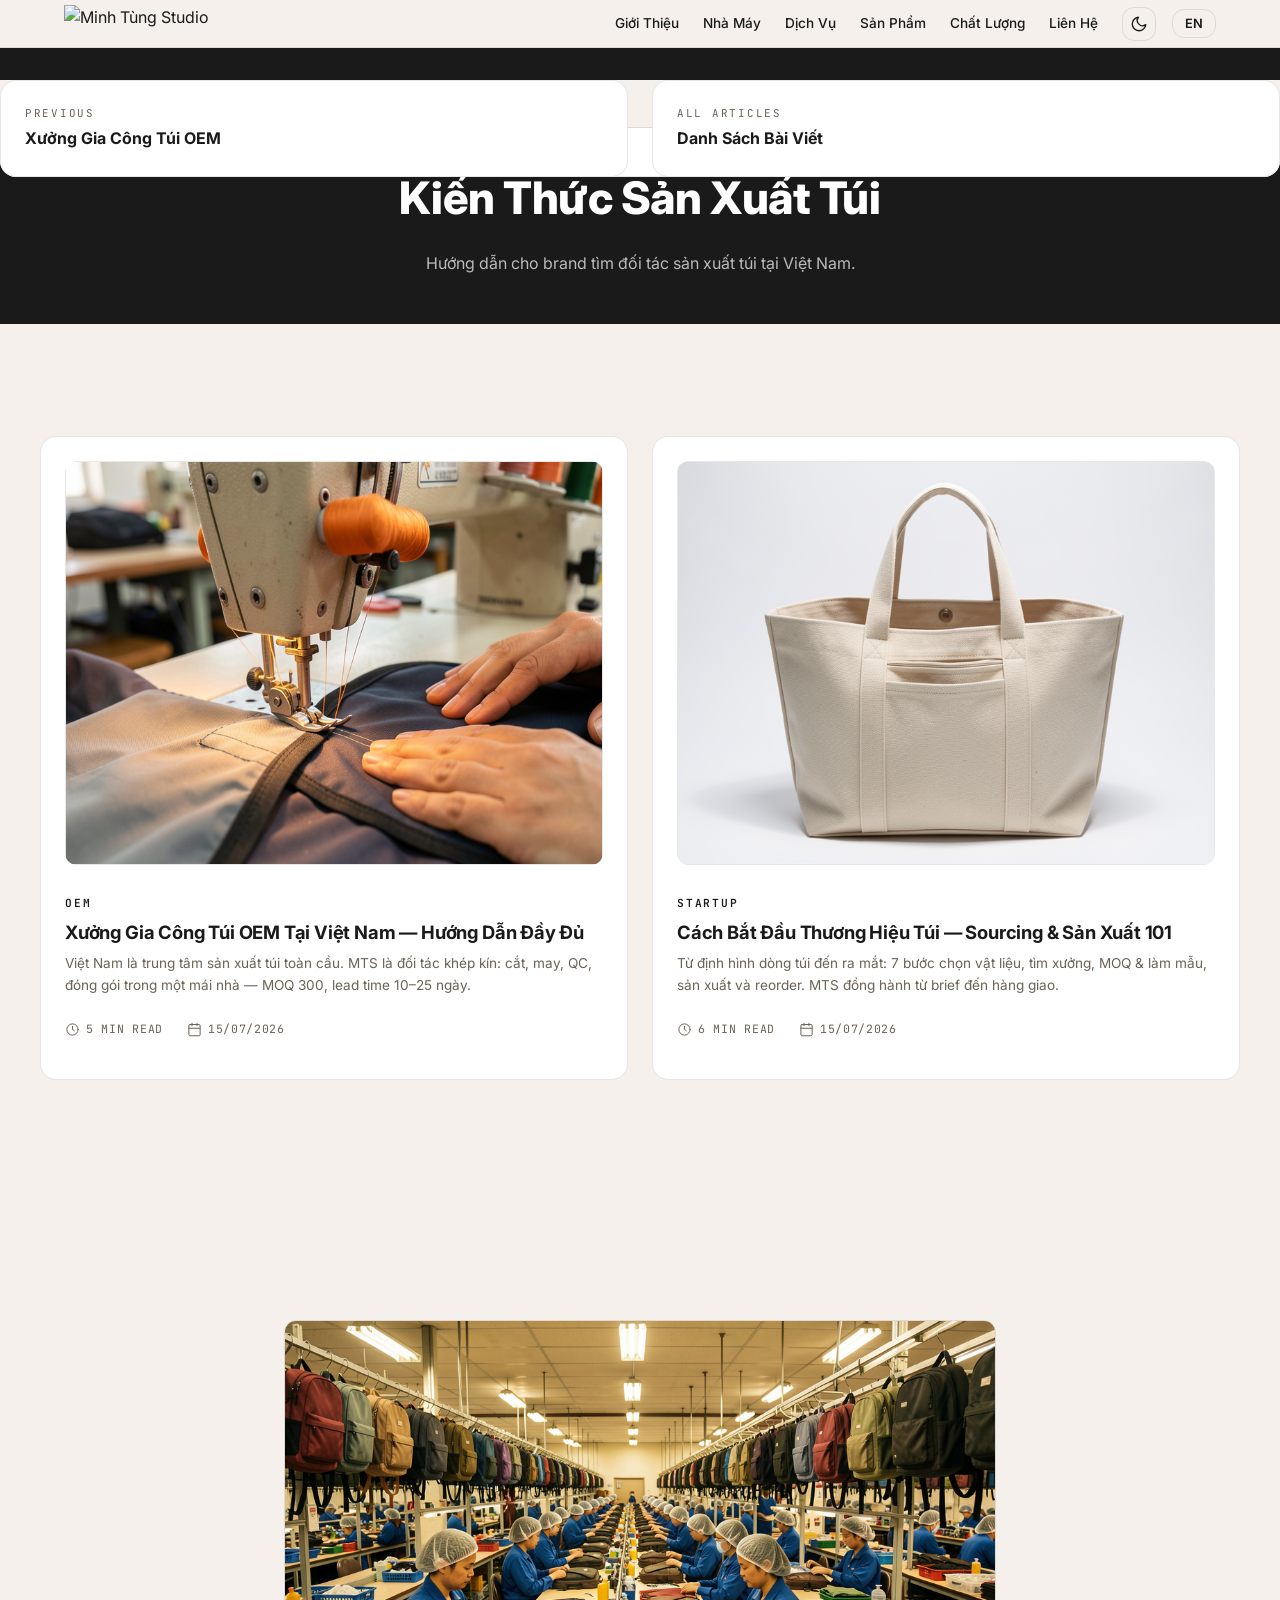
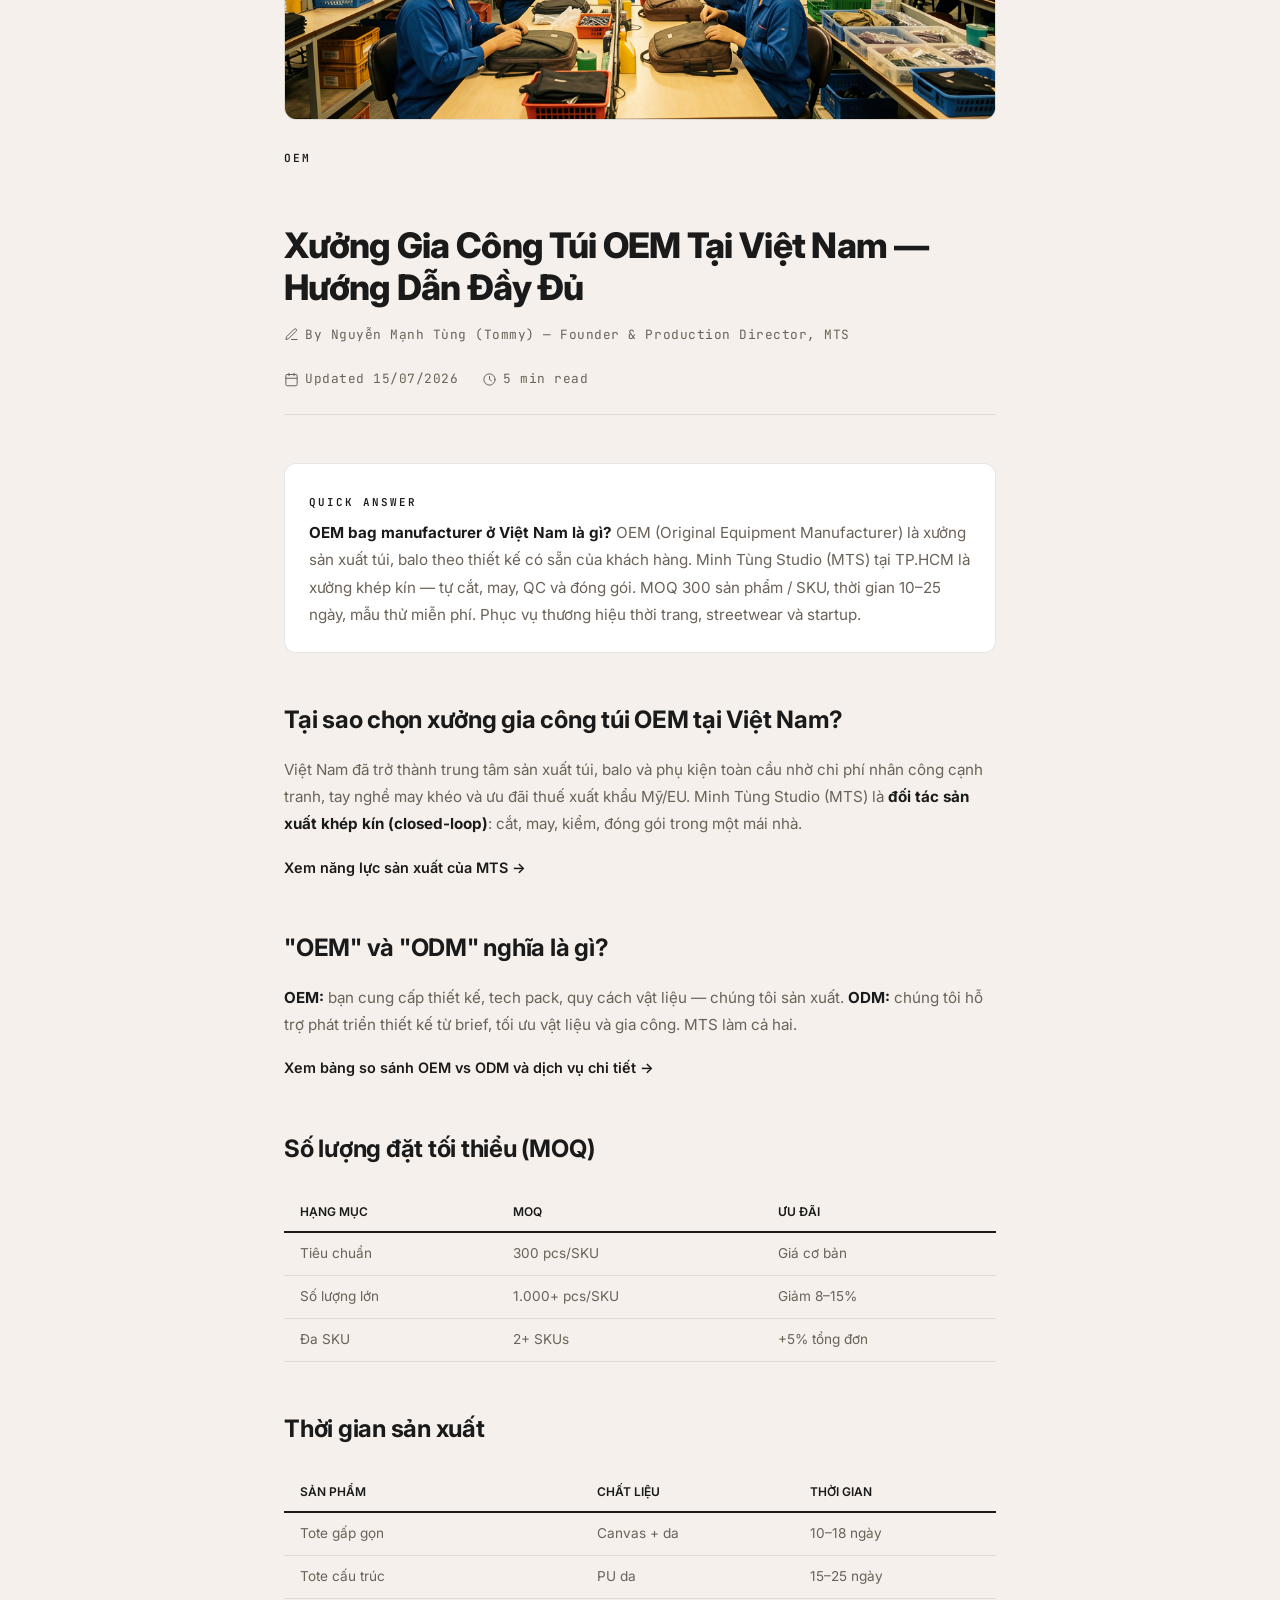
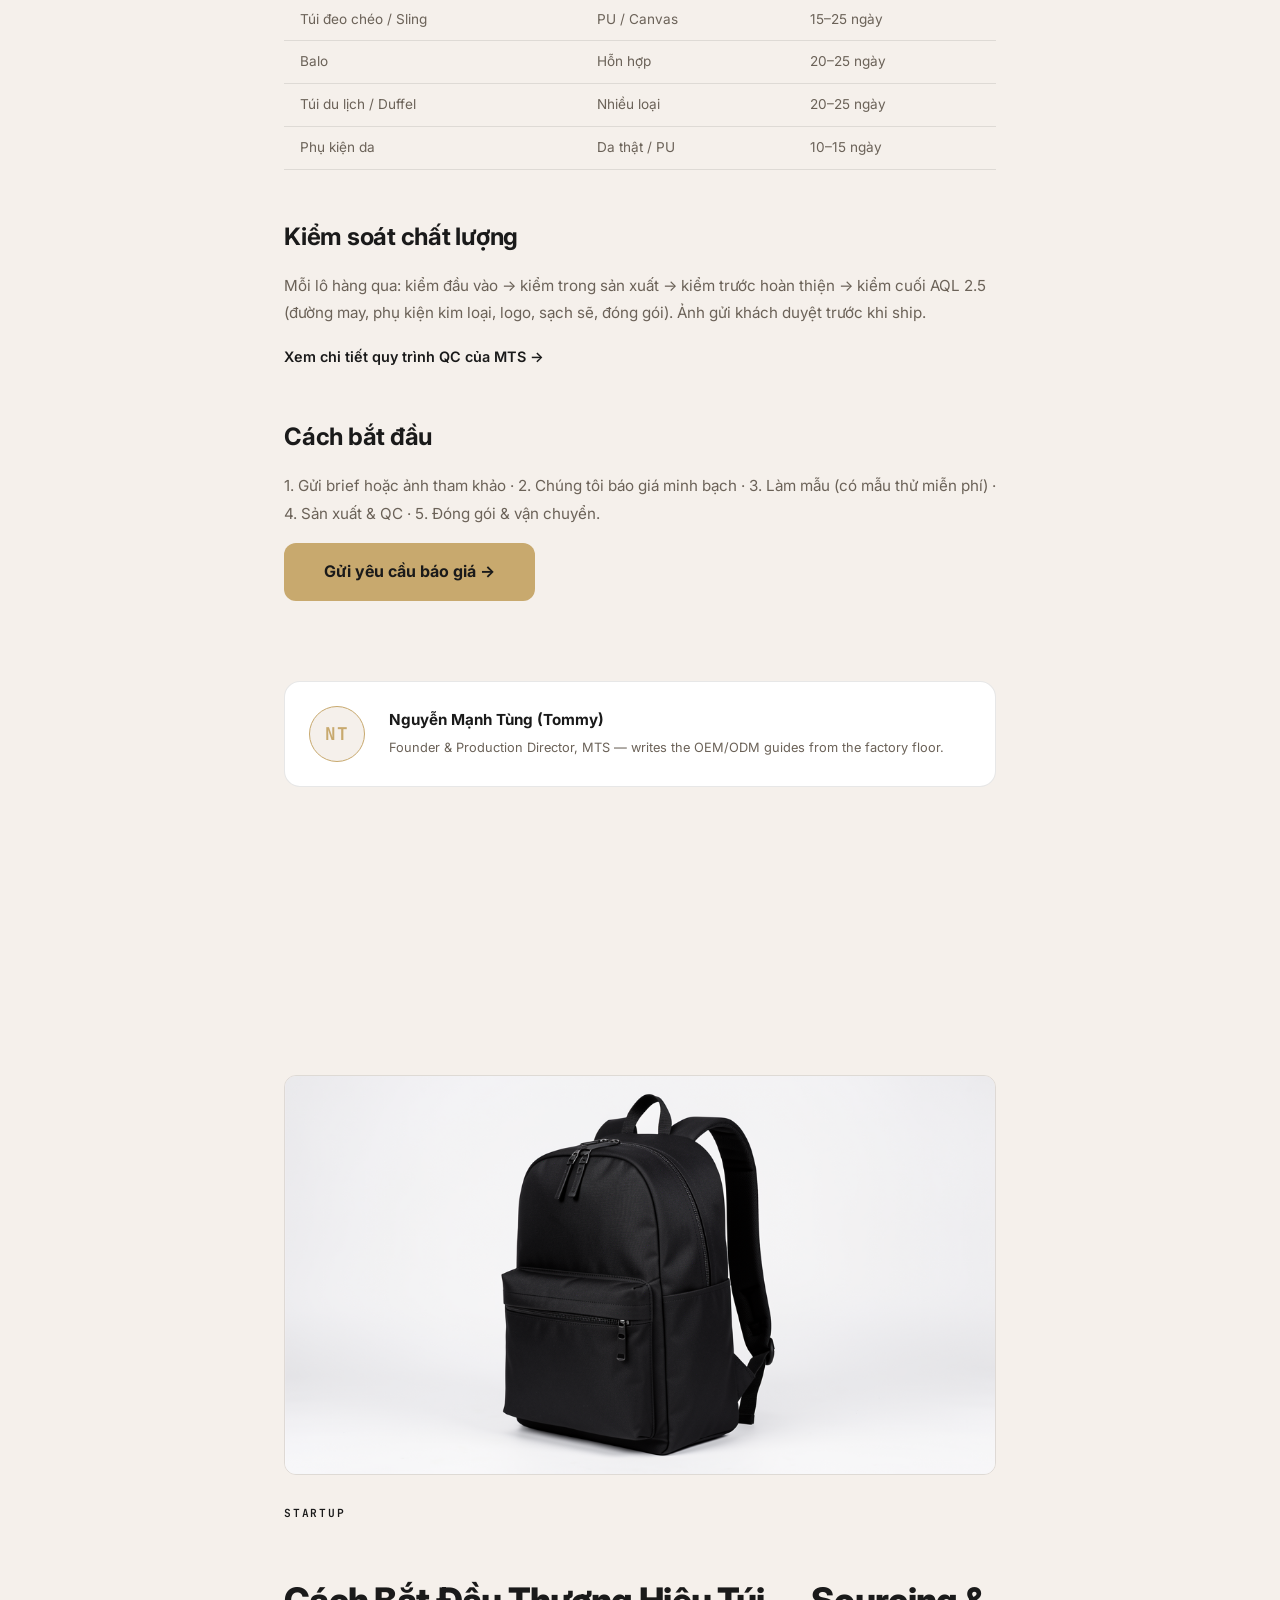
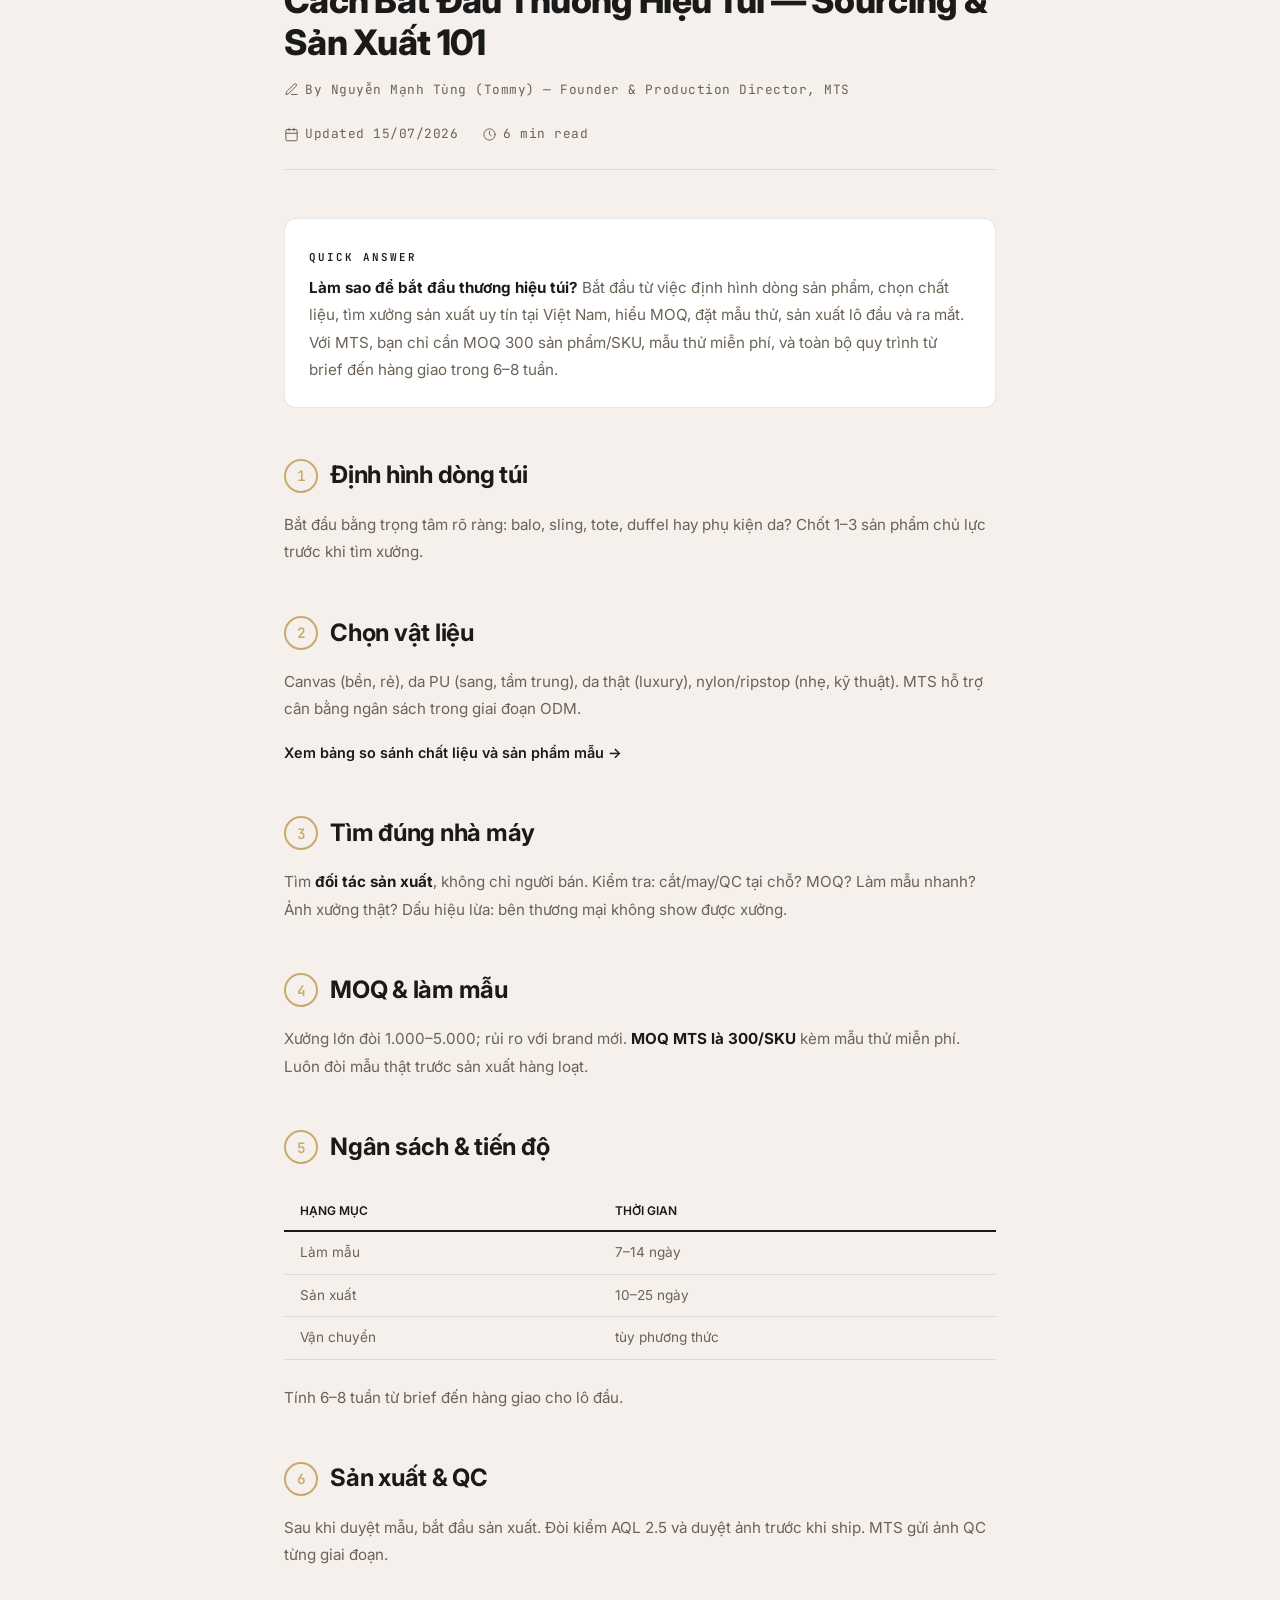
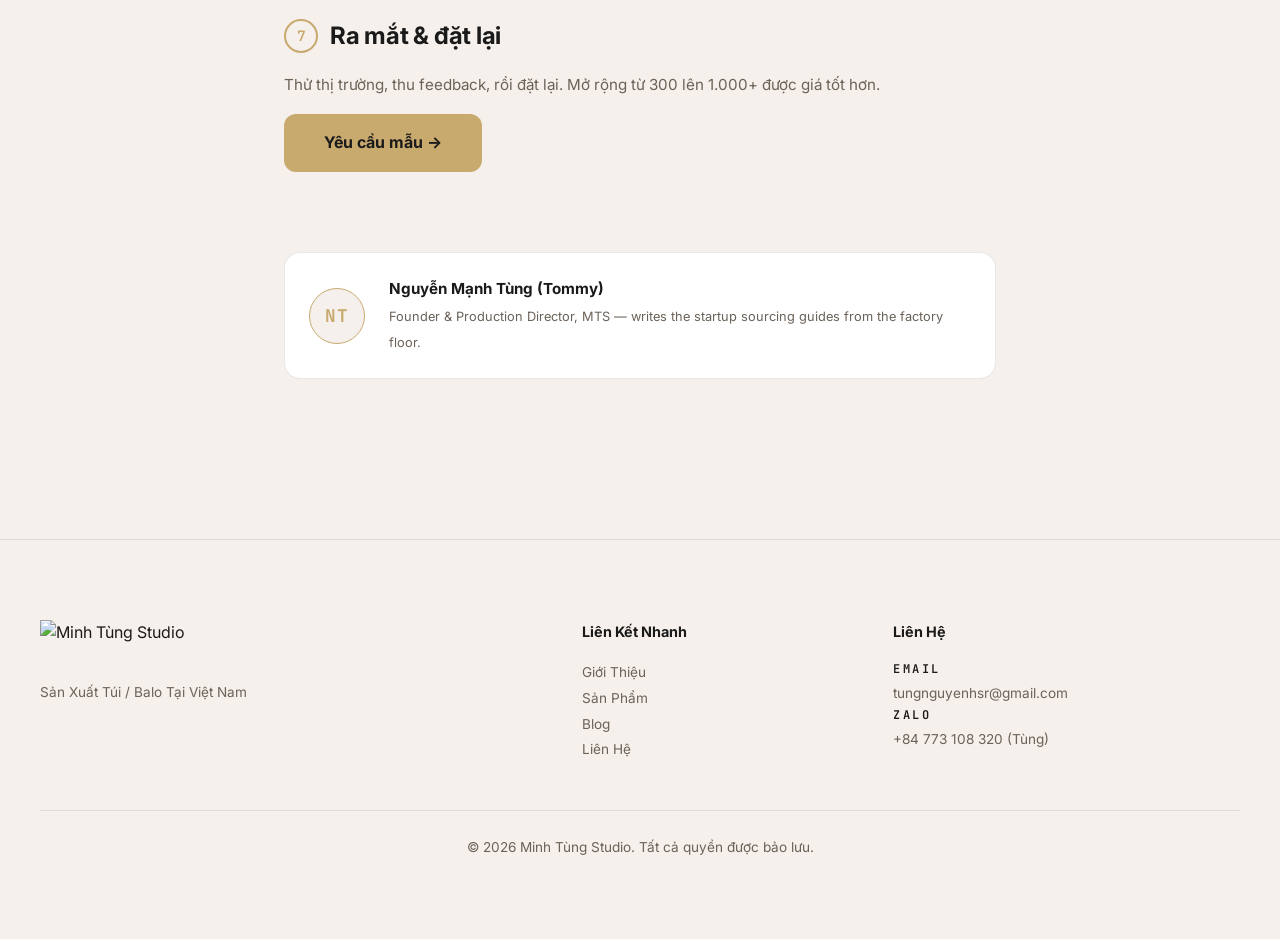
==== commit d7d46d56: "blog: remove filter chips, read-more links from cards, dead CSS - Remove All/OEM/Startup filter chip" ====
--- a/blog.html
+++ b/blog.html
@@ -121,11 +121,6 @@
     <h1 class="section-title" lang="en">Bag Manufacturing Insights</h1>
     <p class="section-sub" lang="vi">Hướng dẫn cho brand tìm đối tác sản xuất túi tại Việt Nam.</p>
     <p class="section-sub" lang="en">Guides for brands sourcing bag manufacturing in Vietnam.</p>
-    <div class="blog-chips">
-      <button class="blog-chip is-active" type="button" data-filter="all">All</button>
-      <button class="blog-chip" type="button" data-filter="oem">OEM</button>
-      <button class="blog-chip" type="button" data-filter="startup">Startup</button>
-    </div>
   </div>
 </section>
 
@@ -134,7 +129,7 @@
   <div class="section-inner reveal">
     <div class="blog-grid">
 
-      <article class="blog-card" data-cat="oem" data-od-id="blog-card-oem">
+      <article class="blog-card" data-od-id="blog-card-oem">
         <a href="#oem-guide" class="blog-card-media" aria-label="OEM Bag Manufacturer Vietnam">
           <img src="images/factory-sewing-station.png" alt="MTS factory sewing station" loading="lazy">
         </a>
@@ -148,12 +143,10 @@
             <span class="meta-item"><svg class="meta-icon" viewBox="0 0 24 24"><circle cx="12" cy="12" r="9"/><path d="M12 7v5l3 2"/></svg>5 MIN READ</span>
             <span class="meta-item"><svg class="meta-icon" viewBox="0 0 24 24"><rect x="3" y="4" width="18" height="18" rx="2"/><path d="M16 2v4M8 2v4M3 10h18"/></svg>15/07/2026</span>
           </div>
-          <a href="#oem-guide" class="blog-inline-link" lang="vi">Đọc tiếp →</a>
-          <a href="#oem-guide" class="blog-inline-link" lang="en">Read more →</a>
         </div>
       </article>
 
-      <article class="blog-card" data-cat="startup" data-od-id="blog-card-start">
+      <article class="blog-card" data-od-id="blog-card-start">
         <a href="#start-brand" class="blog-card-media" aria-label="How to Start a Bag Brand">
           <img src="images/product-tote-bag.png" alt="MTS tote bag product" loading="lazy">
         </a>
@@ -167,8 +160,6 @@
             <span class="meta-item"><svg class="meta-icon" viewBox="0 0 24 24"><circle cx="12" cy="12" r="9"/><path d="M12 7v5l3 2"/></svg>6 MIN READ</span>
             <span class="meta-item"><svg class="meta-icon" viewBox="0 0 24 24"><rect x="3" y="4" width="18" height="18" rx="2"/><path d="M16 2v4M8 2v4M3 10h18"/></svg>15/07/2026</span>
           </div>
-          <a href="#start-brand" class="blog-inline-link" lang="vi">Đọc tiếp →</a>
-          <a href="#start-brand" class="blog-inline-link" lang="en">Read more →</a>
         </div>
       </article>
 
@@ -478,20 +469,6 @@
     a.addEventListener('click', function(){ if (menuToggle) menuToggle.checked = false; });
   });
 
-  // Blog category filter (All / OEM / Startup)
-  var chips = document.querySelectorAll('.blog-chip');
-  var cards = document.querySelectorAll('.blog-card[data-cat]');
-  chips.forEach(function(c){
-    c.addEventListener('click', function(){
-      chips.forEach(function(x){ x.classList.remove('is-active'); });
-      c.classList.add('is-active');
-      var f = c.getAttribute('data-filter');
-      cards.forEach(function(card){
-        var show = (f === 'all') || (card.getAttribute('data-cat') === f);
-        card.style.display = show ? '' : 'none';
-      });
-    });
-  });
  } catch(err) {
   console.error('MTS interaction script error:', err);
  }
--- a/assets/mts.css
+++ b/assets/mts.css
@@ -81,7 +81,6 @@
 /* ===== LANGUAGE TOGGLE SYSTEM (robust) ===== */
 body:not(.show-en) [lang="en"]{display:none !important}
 body.show-en [lang="vi"]{display:none !important}
-body.show-en [lang="en"]{display:block}
 /* inline vi/en pairs that should stay inline (stats, etc.) */
 body.show-en [lang="en"].inline,body:not(.show-en) [lang="vi"].inline{display:inline !important}
 
@@ -101,6 +100,14 @@
 }
 .nav-logo svg{width:28px;height:28px;display:block;flex-shrink:0}
 .nav-logo-img{height:38px;width:auto;display:block}
+/* theme-aware logo swap: dark logo on light nav, light logo on dark nav */
+.nav-logo-img.logo-dark,.footer-logo-img.logo-dark{display:none}
+html.theme-dark .nav-logo-img.logo-light,html.theme-dark .footer-logo-img.logo-light{display:none}
+html.theme-dark .nav-logo-img.logo-dark,html.theme-dark .footer-logo-img.logo-dark{display:block}
+@media (prefers-color-scheme: dark){
+  :root:not(.theme-light) .nav-logo-img.logo-light,:root:not(.theme-light) .footer-logo-img.logo-light{display:none}
+  :root:not(.theme-light) .nav-logo-img.logo-dark,:root:not(.theme-light) .footer-logo-img.logo-dark{display:block}
+}
 .nav-logo-text{font-size:1.05rem;font-weight:800;letter-spacing:0.05em;color:var(--color-ink)}
 .nav-logo-text span{color:var(--gold)}
 .nav-links{display:flex;gap:var(--space-md);align-items:center}
@@ -115,6 +122,14 @@
   font-weight:600;color:var(--text);cursor:pointer;transition:all var(--motion-fast);
 }
 .lang-toggle:hover{border-color:var(--gold);color:var(--gold)}
+/* theme (light/dark) toggle — icon button, sits next to language toggle */
+.theme-toggle{
+  background:none;border:1px solid var(--border);border-radius:var(--radius-md);
+  width:34px;height:34px;display:grid;place-items:center;cursor:pointer;flex-shrink:0;
+  color:var(--text);transition:all var(--motion-fast);
+}
+.theme-toggle:hover{border-color:var(--gold);color:var(--gold)}
+.theme-toggle svg{width:18px;height:18px;display:block}
 .nav-actions{display:flex;align-items:center;gap:var(--space-sm)}
 .nav-cta{
   background:var(--gold);color:var(--primary);padding:8px 18px;border-radius:var(--radius-md);
@@ -430,26 +445,32 @@
 @media(max-width:900px){
   .factory-grid{grid-template-columns:repeat(2,1fr)}
 }
-@media(max-width:768px){
+/* tablet & below: collapse the whole nav into the hamburger dropdown.
+   Desktop (>=1025px) shows the full inline link row + actions.
+   This stops the 7 links + 3 action buttons from overflowing at tablet
+   preview widths, which was the previous "cramped/broken" look. */
+@media(max-width:1024px){
   .nav-links{
-    position:fixed;top:48px;left:0;right:0;background:var(--accent);
+    position:fixed;top:48px;left:0;right:0;background:var(--color-bg);
     flex-direction:column;padding:var(--space-md);
     border-bottom:1px solid var(--border);
-    transform:translateY(-120%);transition:transform 0.3s;
+    transform:translateY(-120%);transition:transform 0.3s var(--ease-out);
     gap:var(--space-sm);align-items:stretch;
-    max-height:calc(100vh - 48px);overflow-y:auto;
+    max-height:calc(100vh - 48px);overflow-y:auto;z-index:1000;
   }
-  .nav-links a{padding:6px 0}
+  .nav-links a{padding:8px 0;font-size:0.95rem}
+  .nav-links a.active-link::after{display:none}
   .nav-actions{
     flex-direction:column;align-items:stretch;gap:var(--space-sm);
     margin-top:var(--space-xs);padding-top:var(--space-sm);
     border-top:1px solid var(--border);
   }
-  .nav-actions .lang-toggle,.nav-actions .nav-cta{
-    width:100%;text-align:center;padding:12px 18px;font-size:0.9rem;
-  }
+  .nav-actions .lang-toggle,.nav-actions .theme-toggle{flex:1;text-align:center;padding:10px}
+  .nav-actions .nav-cta{width:100%;text-align:center;padding:12px 18px;font-size:0.9rem}
   .hamburger{display:flex;z-index:1001;position:relative}
   #menu-toggle:checked ~ .nav-links{transform:translateY(0)}
+}
+@media(max-width:768px){
   .about-grid,.contact-grid{grid-template-columns:1fr}
   #hero{flex-direction:column;gap:var(--space-lg)}
   .hero-visual{display:none}
@@ -651,13 +672,120 @@
   margin:var(--space-lg) 0 var(--space-sm);display:block;
 }
 
+/* ===== BLOG REDESIGN (editorial) ===== */
+.blog-hero h1,.blog-hero .section-title{color:var(--color-on-dark)}
+
+/* listing card images */
+.blog-card-media{display:block;overflow:hidden;border-radius:var(--radius-md);margin-bottom:var(--space-md)}
+.blog-card-media img{width:100%;aspect-ratio:4/3;object-fit:cover;display:block;border:1px solid var(--border);transition:transform var(--motion-slow) var(--ease-out)}
+.blog-card:hover .blog-card-media img{transform:scale(1.04)}
+.blog-cover img{width:100%;aspect-ratio:16/9;object-fit:cover;display:block;border-radius:var(--radius-md);border:1px solid var(--border)}
+
+/* step-title: lay the numbered badge beside the heading */
+.blog-step-title{display:flex;align-items:center;margin:var(--space-lg) 0 var(--space-xs)}
+.blog-card-cat{
+  display:inline-block;font-family:var(--font-mono);font-size:0.7rem;font-weight:600;
+  letter-spacing:0.16em;text-transform:uppercase;color:var(--color-ink);margin-bottom:var(--space-xs);
+}
+.blog-card-title{font-size:1.15rem;font-weight:700;line-height:1.3;margin-bottom:var(--space-xs);color:var(--primary);letter-spacing:-0.01em}
+.blog-card-excerpt{
+  font-size:0.88rem;color:var(--muted);line-height:1.6;margin-bottom:var(--space-sm);
+  display:-webkit-box;-webkit-line-clamp:2;-webkit-box-orient:vertical;overflow:hidden;
+}
+.blog-card-meta{
+  display:flex;gap:var(--space-md);flex-wrap:wrap;margin-bottom:var(--space-sm);
+  font-size:0.72rem;color:var(--muted);font-family:var(--font-mono);letter-spacing:0.06em;text-transform:uppercase;
+}
+.meta-item{display:inline-flex;align-items:center;gap:6px}
+.meta-icon{width:15px;height:15px;flex-shrink:0;stroke:currentColor;fill:none;stroke-width:1.6;stroke-linecap:round;stroke-linejoin:round}
+
+/* inline link — ink by default (passes contrast), gold on hover */
+.blog-inline-link{
+  display:inline-block;font-weight:600;color:var(--primary);font-size:0.9rem;
+  transition:color var(--motion-fast);
+}
+.blog-inline-link:hover{color:var(--gold)}
+
+/* post cover + title + meta row */
+.blog-cover{margin:var(--space-lg) 0 var(--space-md)}
+.blog-post .blog-post-title{font-size:clamp(1.6rem,3vw,2.2rem);font-weight:800;line-height:1.2;margin-bottom:var(--space-sm);color:var(--primary);letter-spacing:-0.02em}
+.blog-meta-row{
+  display:flex;gap:var(--space-md);flex-wrap:wrap;align-items:center;
+  font-size:0.8rem;color:var(--muted);margin-bottom:var(--space-md);
+  padding-bottom:var(--space-md);border-bottom:1px solid var(--border);
+}
+.blog-meta-row .meta-item{font-family:var(--font-mono);letter-spacing:0.04em}
+
+/* answer panel — surface panel + chip, NO left-border accent */
+.blog-answer{
+  background:var(--color-surface);border:1px solid var(--border);border-radius:var(--radius-md);
+  padding:var(--space-md);margin:var(--space-lg) 0;
+}
+.blog-answer-chip{
+  display:inline-block;font-family:var(--font-mono);font-size:0.68rem;font-weight:600;
+  letter-spacing:0.18em;text-transform:uppercase;color:var(--color-ink);margin-bottom:var(--space-xs);
+}
+.blog-answer p{margin-bottom:0;font-size:0.95rem;line-height:1.8;color:var(--muted)}
+.blog-answer p + p{margin-top:var(--space-sm)}
+
+/* step badge (start-brand "Bước N") */
+.blog-step-num{
+  display:inline-flex;align-items:center;justify-content:center;
+  width:34px;height:34px;border-radius:50%;border:2px solid var(--gold);color:var(--gold);
+  font-family:var(--font-mono);font-weight:600;font-size:0.9rem;margin-right:12px;
+  vertical-align:middle;flex-shrink:0;
+}
+
+/* author bio */
+.author-card{
+  display:flex;gap:var(--space-md);align-items:center;
+  background:var(--color-surface);border:1px solid var(--border);border-radius:var(--radius-lg);
+  padding:var(--space-md);margin:var(--space-xl) 0;
+}
+.author-avatar{
+  width:56px;height:56px;border-radius:50%;flex-shrink:0;
+  display:grid;place-items:center;background:var(--color-bg);border:1px solid var(--gold);
+  font-family:var(--font-mono);font-weight:700;color:var(--gold);font-size:1.1rem;letter-spacing:0.05em;
+}
+.author-info strong{display:block;font-size:0.95rem;color:var(--primary);margin-bottom:2px}
+.author-info span{font-size:0.8rem;color:var(--muted)}
+
+/* prev / next pager */
+.blog-pager{display:flex;gap:var(--space-md);flex-wrap:wrap;margin-top:var(--space-xl)}
+.blog-pager a{
+  flex:1 1 240px;border:1px solid var(--border);border-radius:var(--radius-lg);
+  padding:var(--space-md);background:var(--color-surface);
+  transition:border-color var(--motion-fast),box-shadow var(--motion-base) var(--ease-out);
+}
+.blog-pager a:hover{border-color:var(--gold);box-shadow:var(--elevation-2)}
+.blog-pager .pager-label{font-family:var(--font-mono);font-size:0.68rem;letter-spacing:0.16em;text-transform:uppercase;color:var(--muted);margin-bottom:4px}
+.blog-pager .pager-title{font-size:1rem;font-weight:700;color:var(--primary);transition:color var(--motion-fast)}
+.blog-pager a:hover .pager-title{color:var(--gold)}
+
+/* stronger table header rule */
+.blog-post .blog-table-wrap th{border-bottom:2px solid var(--primary)}
+
 /* ===== DARK MODE (system preference) ===== */
 @media (prefers-color-scheme: dark){
-  :root{
+  :root:not(.theme-light){
     --color-bg:#161616; --color-surface:#242424; --color-ink:#F5F0EB;
     --color-ink-soft:#2E2E2E; --color-accent:#C8A96E; --color-muted:#B5A791;
     --color-border:#2E2E2E; --color-border-dark:#0E0E0E;
     --border-light:rgba(255,255,255,0.14); --border-dark:rgba(0,0,0,0.5);
     --section-dark:#0E0E0E; --color-on-dark:#F5F0EB;
   }
-}
+  /* lighten placeholder tint so it reads against the dark card/page */
+
+
+}
+/* manual override (toggle) — class beats the media-query :root */
+html.theme-dark{
+  color-scheme:dark;
+  --color-bg:#161616; --color-surface:#242424; --color-ink:#F5F0EB;
+  --color-ink-soft:#2E2E2E; --color-accent:#C8A96E; --color-muted:#B5A791;
+  --color-border:#2E2E2E; --color-border-dark:#0E0E0E;
+  --border-light:rgba(255,255,255,0.14); --border-dark:rgba(0,0,0,0.5);
+  --section-dark:#0E0E0E; --color-on-dark:#F5F0EB;
+}
+
+html.theme-light{color-scheme:light}
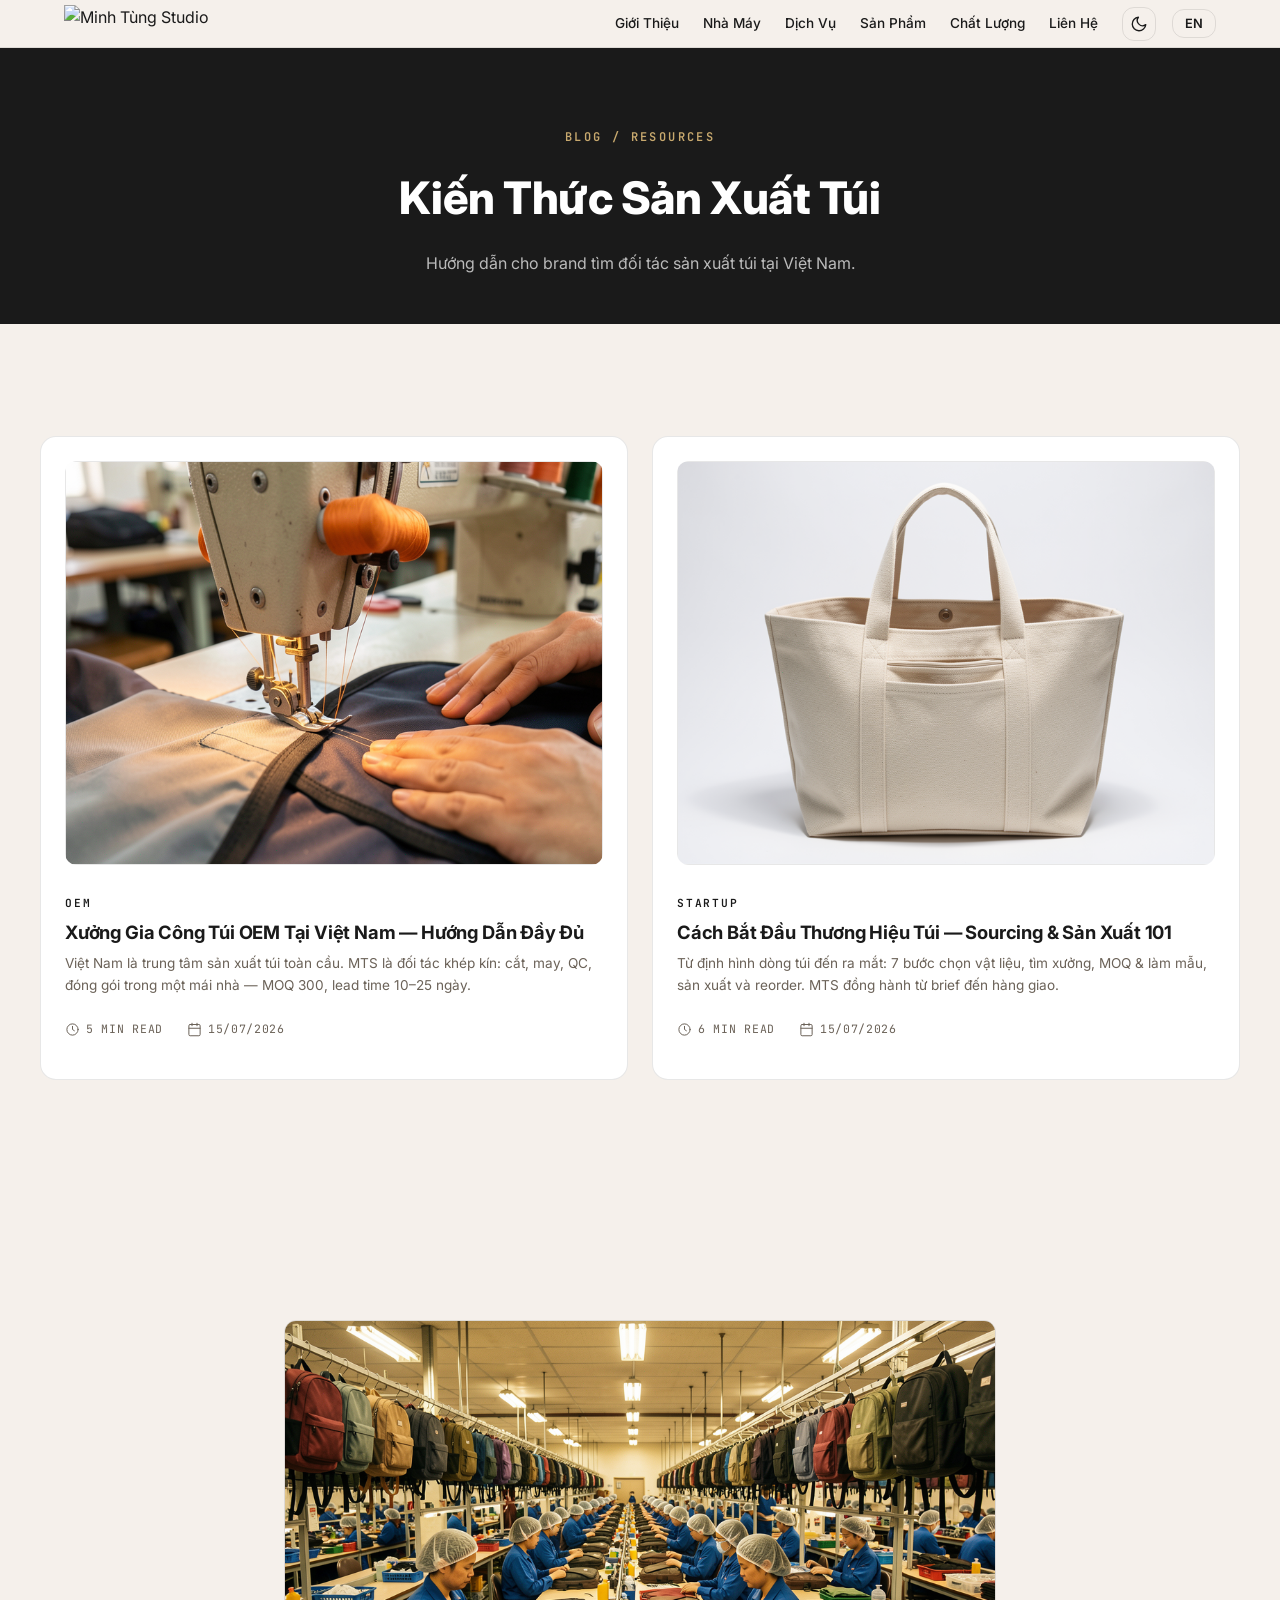
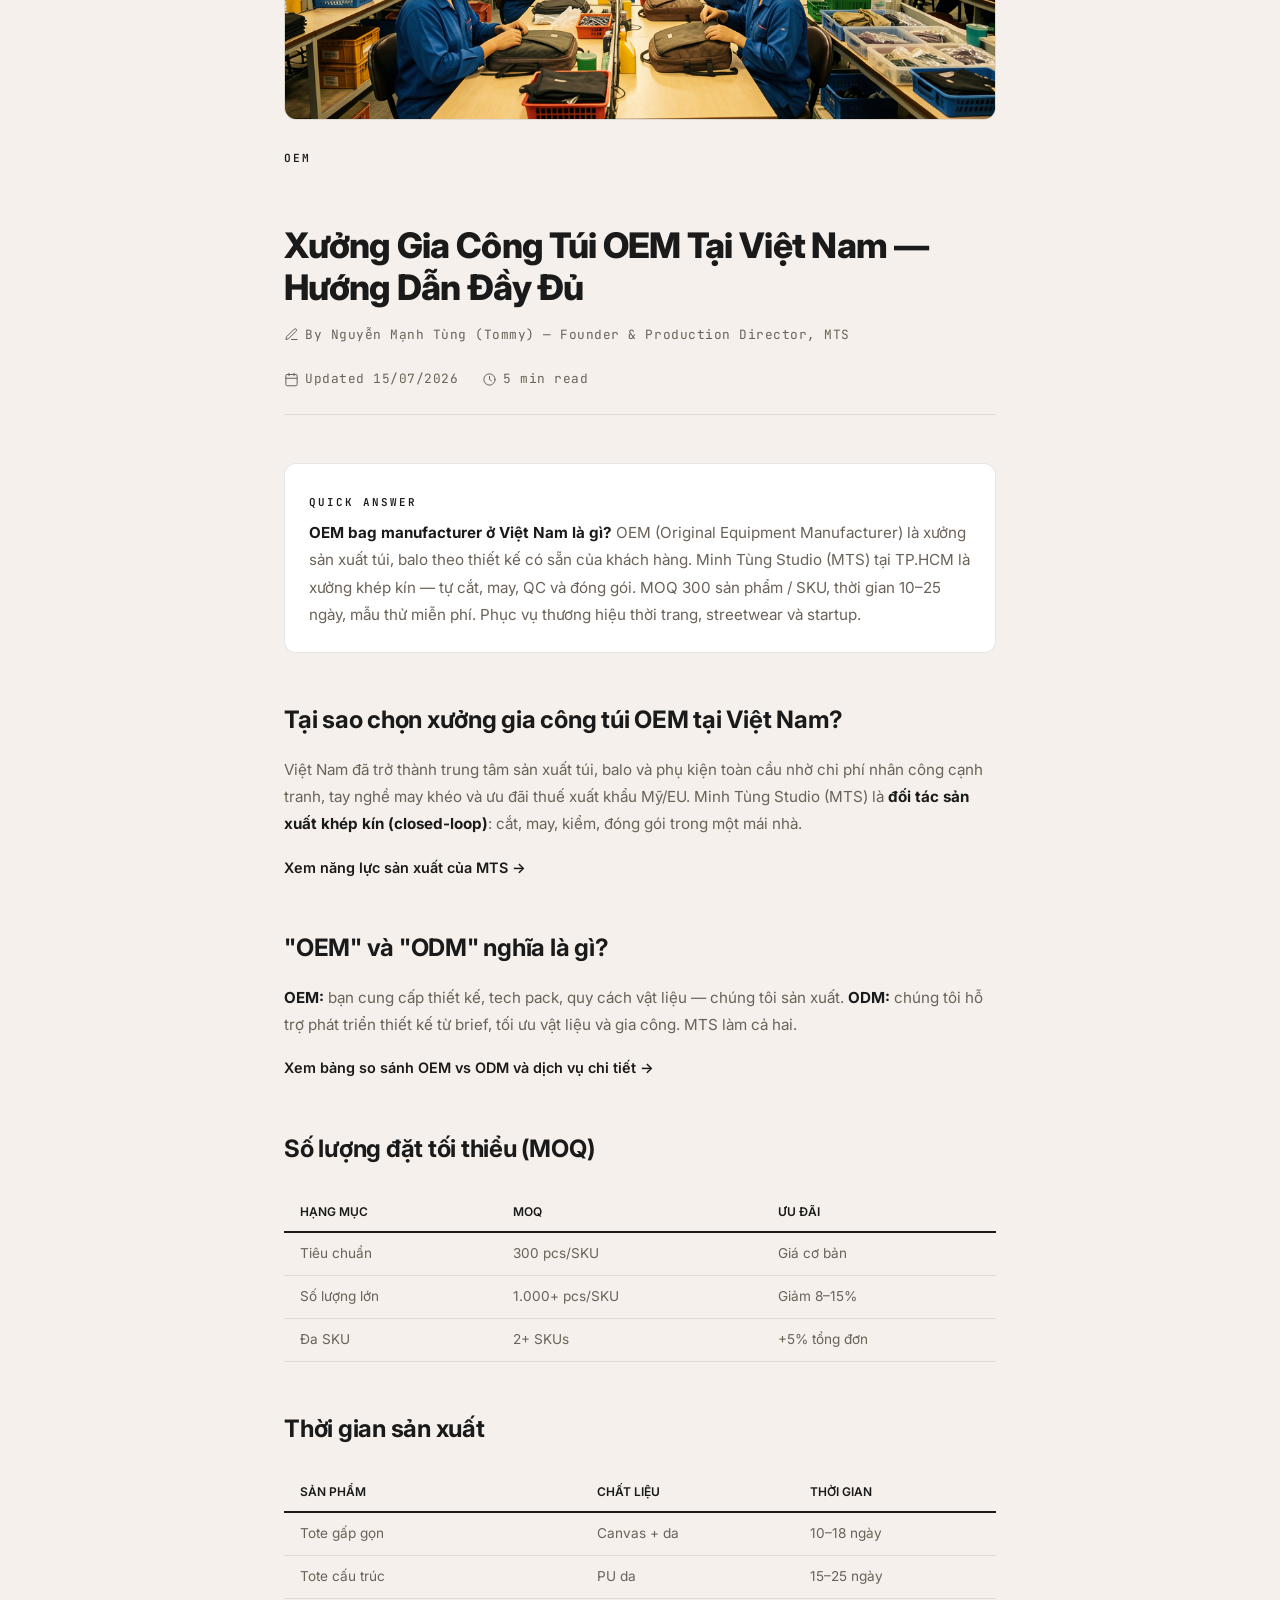
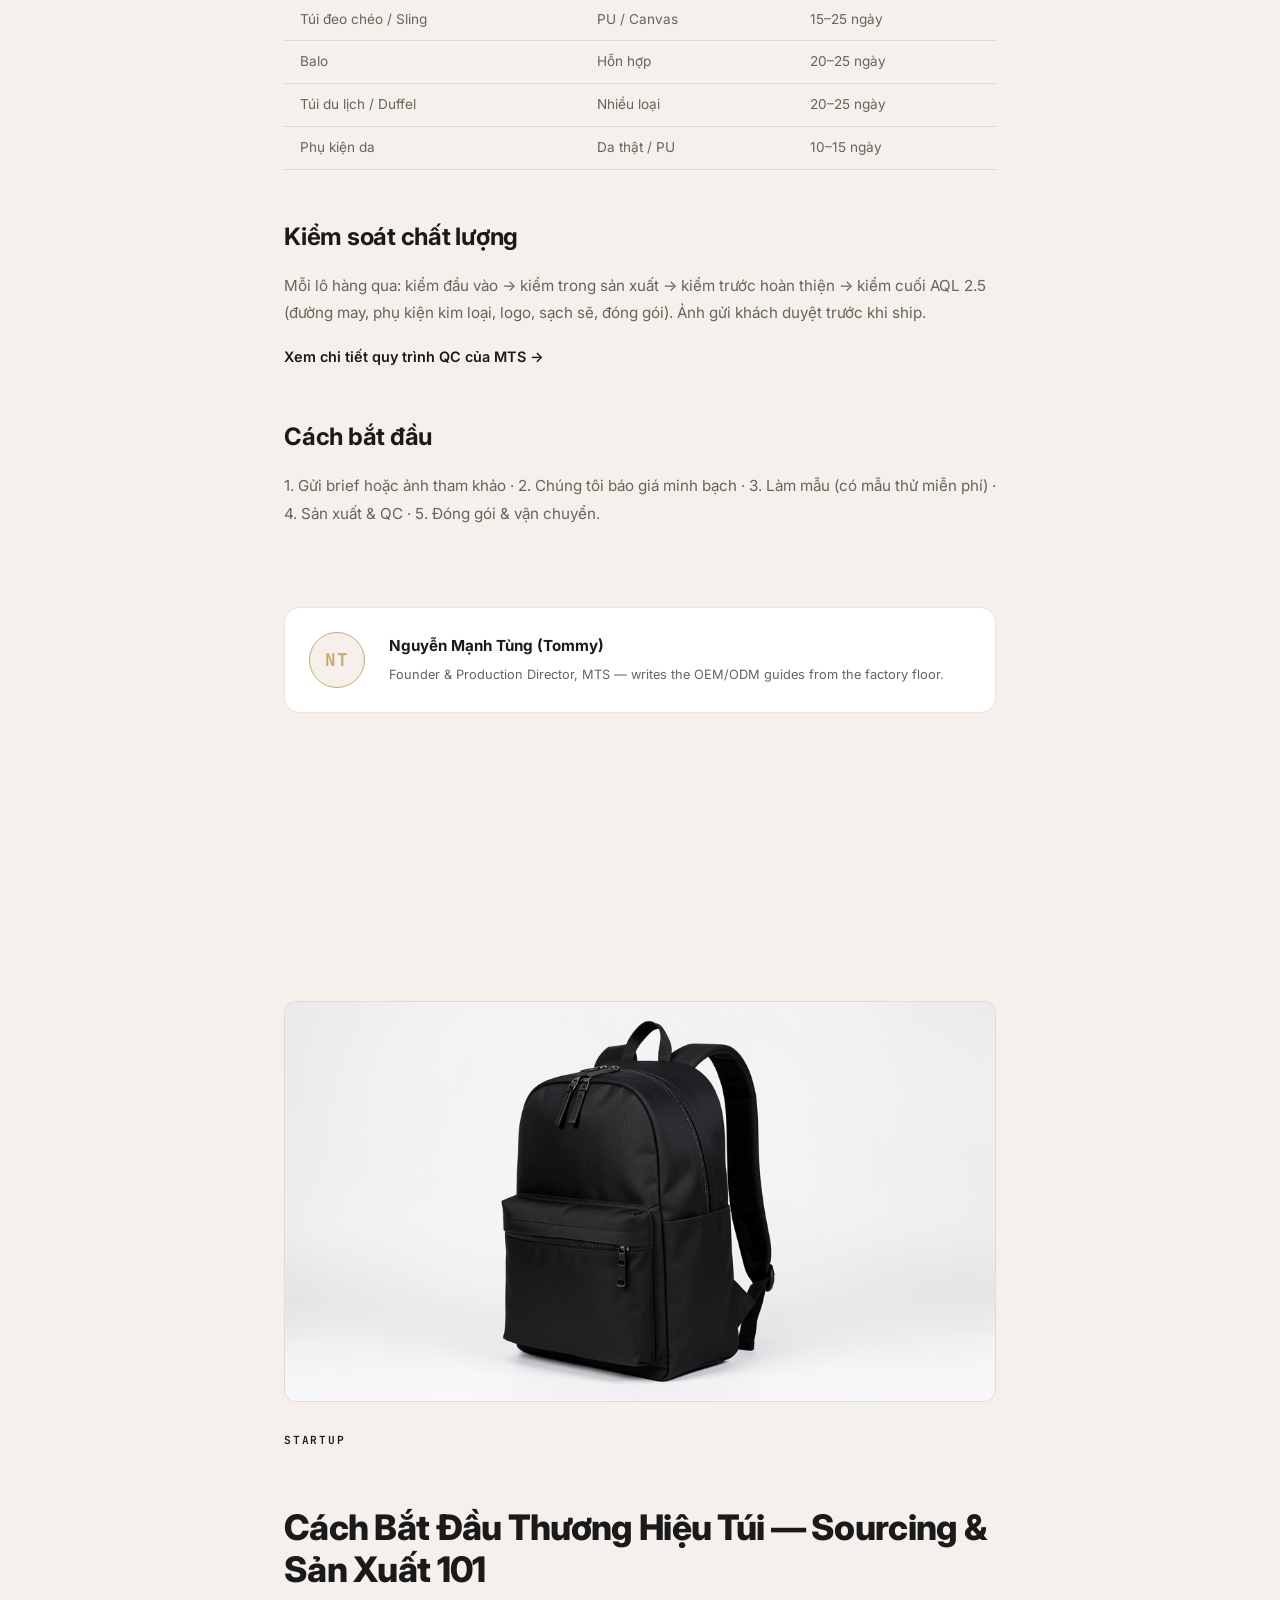
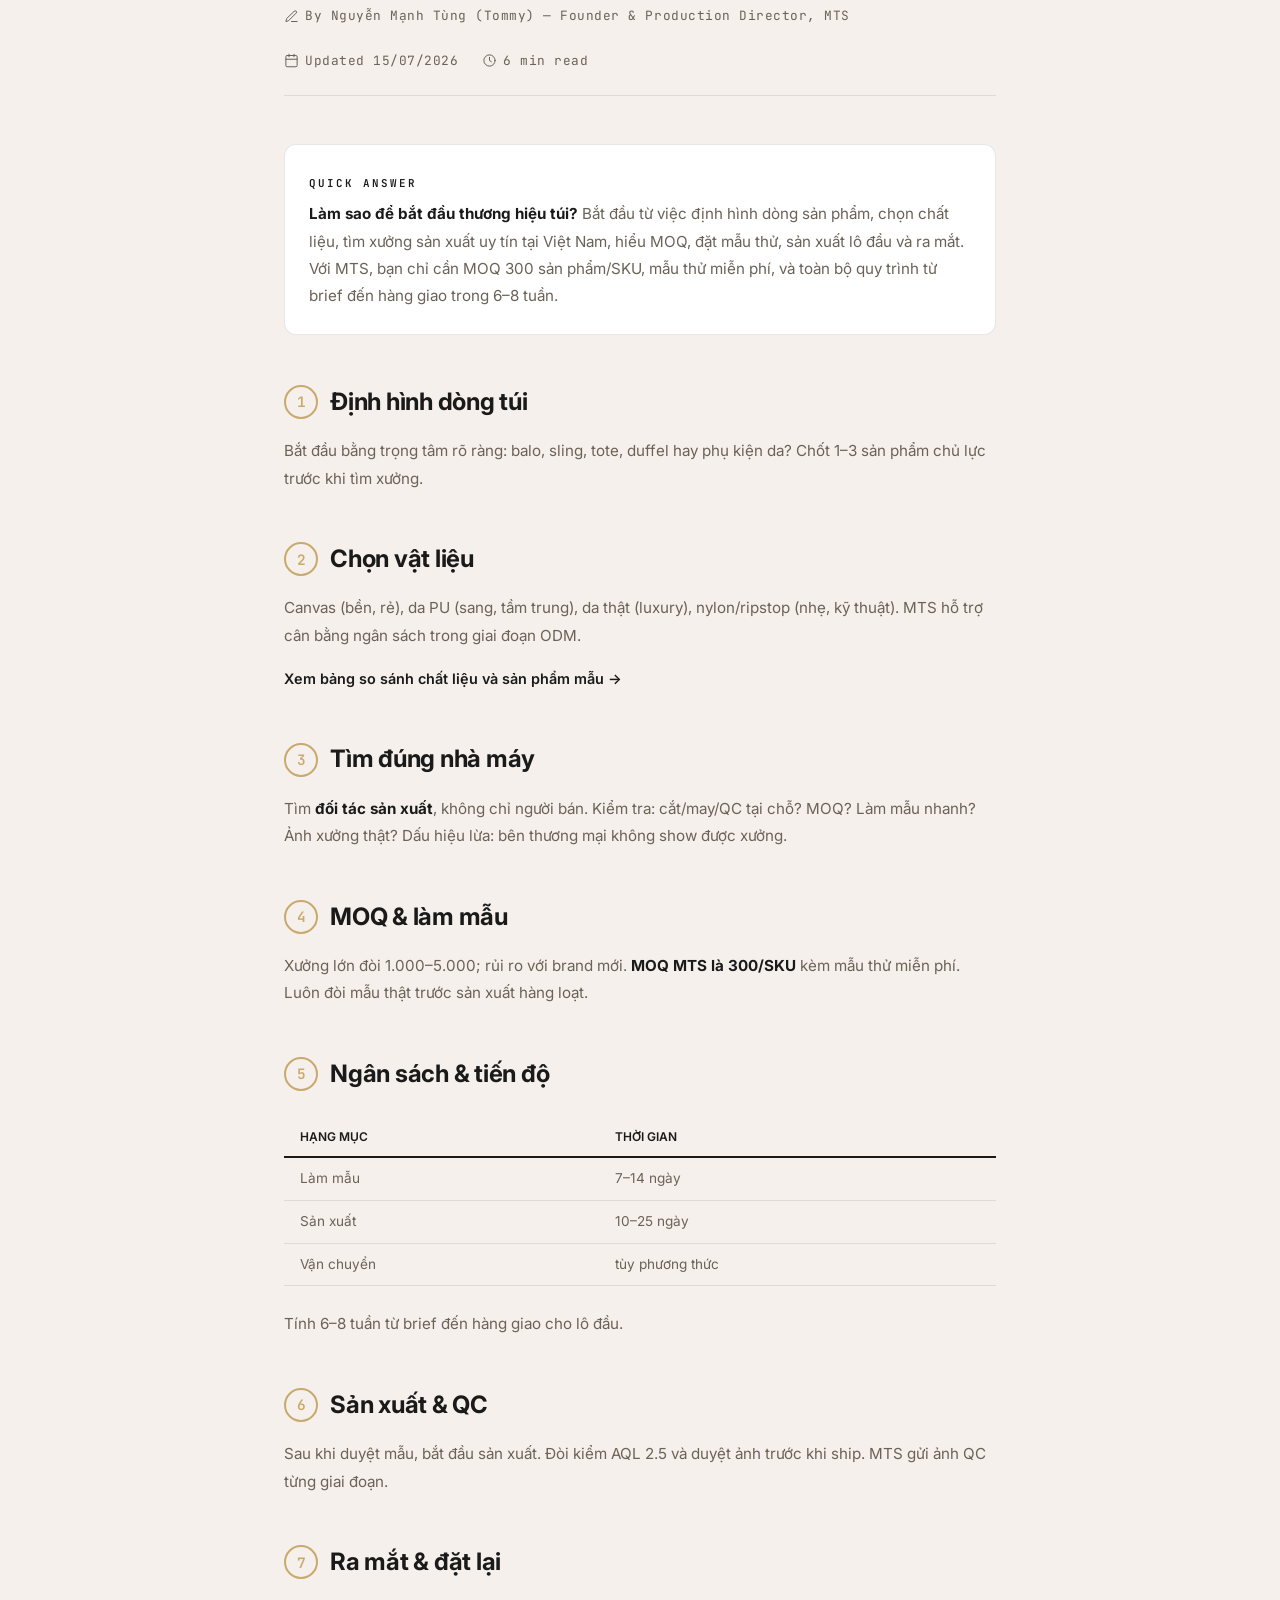
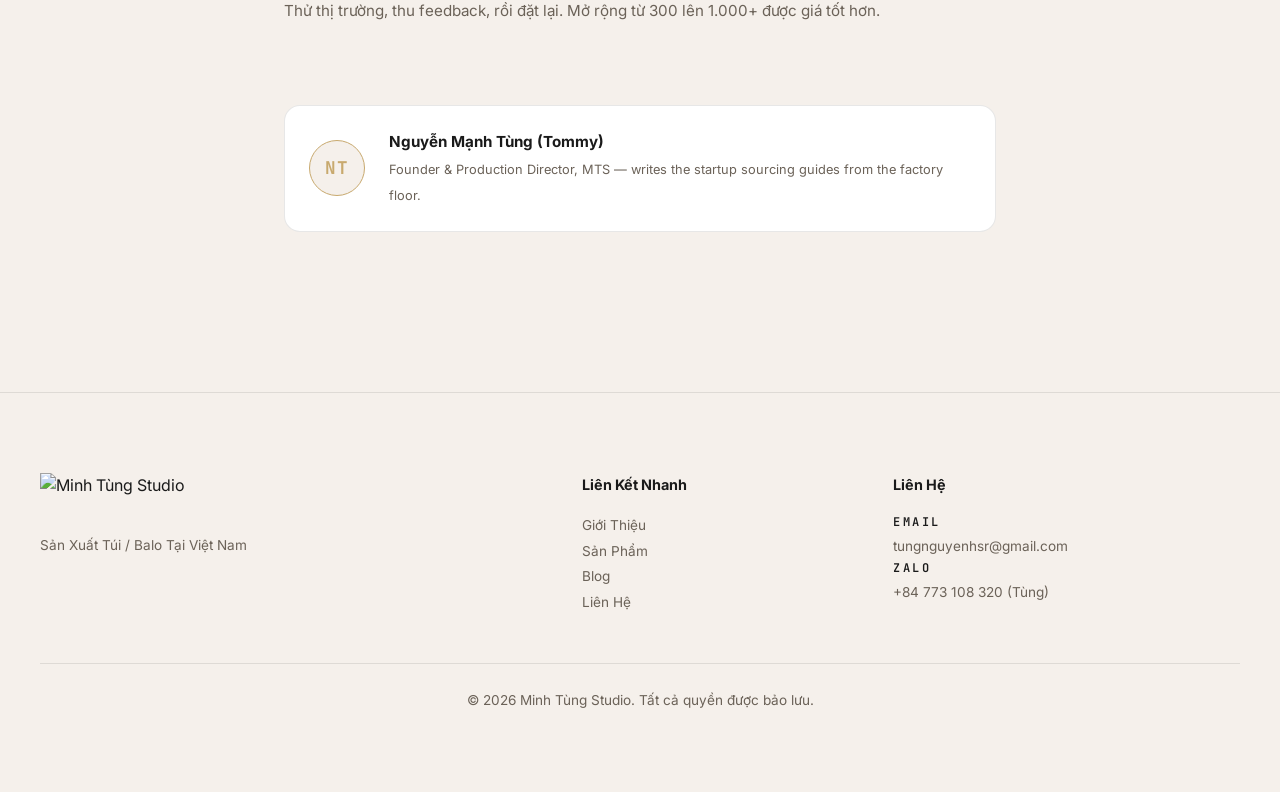
==== commit 8954aef6: "blog: remove article pagers (prev/next/all articles) + dead CSS" ====
--- a/blog.html
+++ b/blog.html
@@ -238,9 +238,6 @@
     <p lang="vi">1. Gửi brief hoặc ảnh tham khảo · 2. Chúng tôi báo giá minh bạch · 3. Làm mẫu (có mẫu thử miễn phí) · 4. Sản xuất & QC · 5. Đóng gói & vận chuyển.</p>
     <p lang="en">1. Send your brief · 2. We quote transparently · 3. Sampling (free trial sample) · 4. Production & QC · 5. Packing & shipping.</p>
 
-    <a href="index.html#contact" class="cta-btn" lang="vi">Gửi yêu cầu báo giá →</a>
-    <a href="index.html#contact" class="cta-btn" lang="en">Request a quote →</a>
-
     <div class="author-card">
       <div class="author-avatar" aria-hidden="true">NT</div>
       <div class="author-info">
@@ -249,13 +246,6 @@
       </div>
     </div>
 
-    <nav class="blog-pager" aria-label="Article navigation">
-      <a href="#start-brand">
-        <div class="pager-label">Next article</div>
-        <div class="pager-title" lang="vi">Cách Bắt Đầu Thương Hiệu Túi</div>
-        <div class="pager-title" lang="en">How to Start a Bag Brand</div>
-      </a>
-    </nav>
   </div>
 </section>
 
@@ -317,8 +307,7 @@
     <p lang="vi">Thử thị trường, thu feedback, rồi đặt lại. Mở rộng từ 300 lên 1.000+ được giá tốt hơn.</p>
     <p lang="en">Test the market, gather feedback, then reorder. Scaling from 300 to 1,000+ unlocks better pricing.</p>
 
-    <a href="index.html#contact" class="cta-btn" lang="vi">Yêu cầu mẫu →</a>
-    <a href="index.html#contact" class="cta-btn" lang="en">Request a sample →</a>
+
 
     <div class="author-card">
       <div class="author-avatar" aria-hidden="true">NT</div>
@@ -328,18 +317,6 @@
       </div>
     </div>
 
-    <nav class="blog-pager" aria-label="Article navigation">
-      <a href="#oem-guide">
-        <div class="pager-label">Previous</div>
-        <div class="pager-title" lang="vi">Xưởng Gia Công Túi OEM</div>
-        <div class="pager-title" lang="en">OEM Bag Manufacturer</div>
-      </a>
-      <a href="#blog">
-        <div class="pager-label">All articles</div>
-        <div class="pager-title" lang="vi">Danh Sách Bài Viết</div>
-        <div class="pager-title" lang="en">All Articles</div>
-      </a>
-    </nav>
   </div>
 </section>
 
--- a/assets/mts.css
+++ b/assets/mts.css
@@ -751,17 +751,6 @@
 .author-info span{font-size:0.8rem;color:var(--muted)}
 
 /* prev / next pager */
-.blog-pager{display:flex;gap:var(--space-md);flex-wrap:wrap;margin-top:var(--space-xl)}
-.blog-pager a{
-  flex:1 1 240px;border:1px solid var(--border);border-radius:var(--radius-lg);
-  padding:var(--space-md);background:var(--color-surface);
-  transition:border-color var(--motion-fast),box-shadow var(--motion-base) var(--ease-out);
-}
-.blog-pager a:hover{border-color:var(--gold);box-shadow:var(--elevation-2)}
-.blog-pager .pager-label{font-family:var(--font-mono);font-size:0.68rem;letter-spacing:0.16em;text-transform:uppercase;color:var(--muted);margin-bottom:4px}
-.blog-pager .pager-title{font-size:1rem;font-weight:700;color:var(--primary);transition:color var(--motion-fast)}
-.blog-pager a:hover .pager-title{color:var(--gold)}
-
 /* stronger table header rule */
 .blog-post .blog-table-wrap th{border-bottom:2px solid var(--primary)}
 
